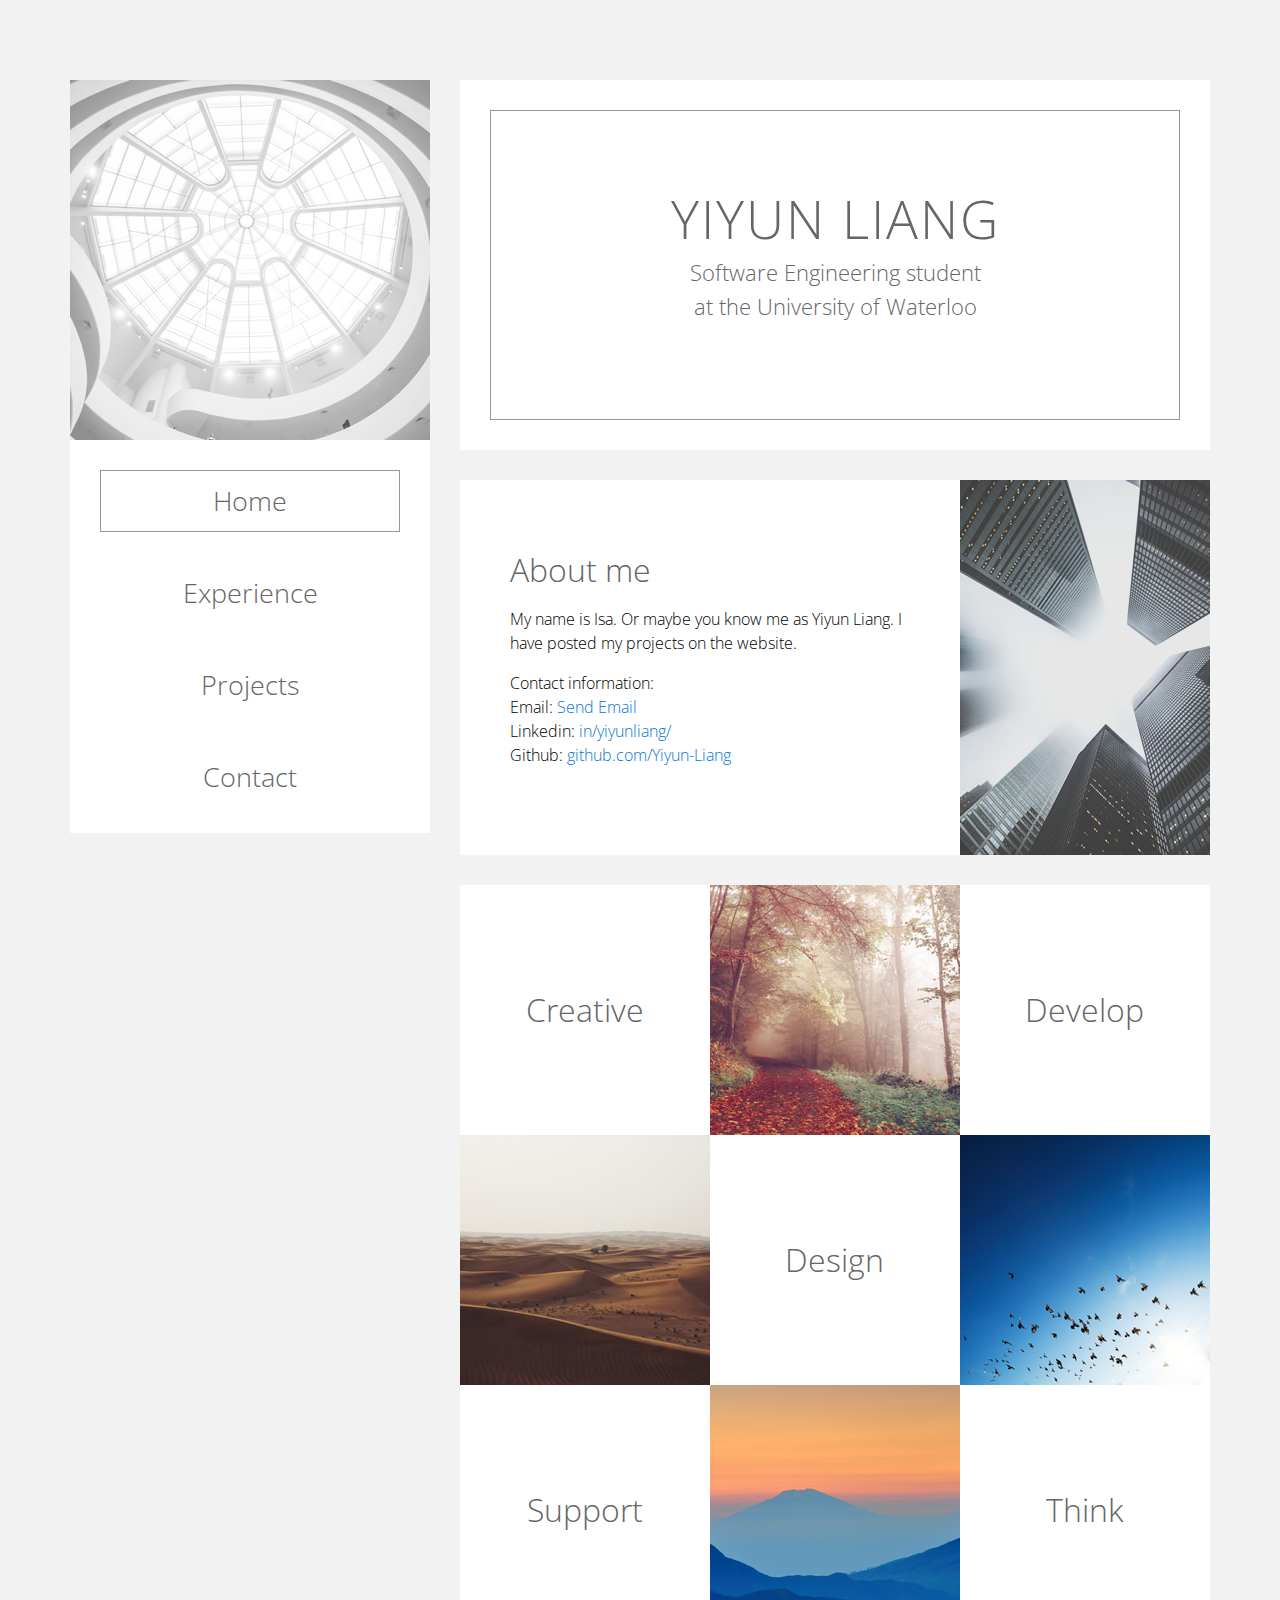
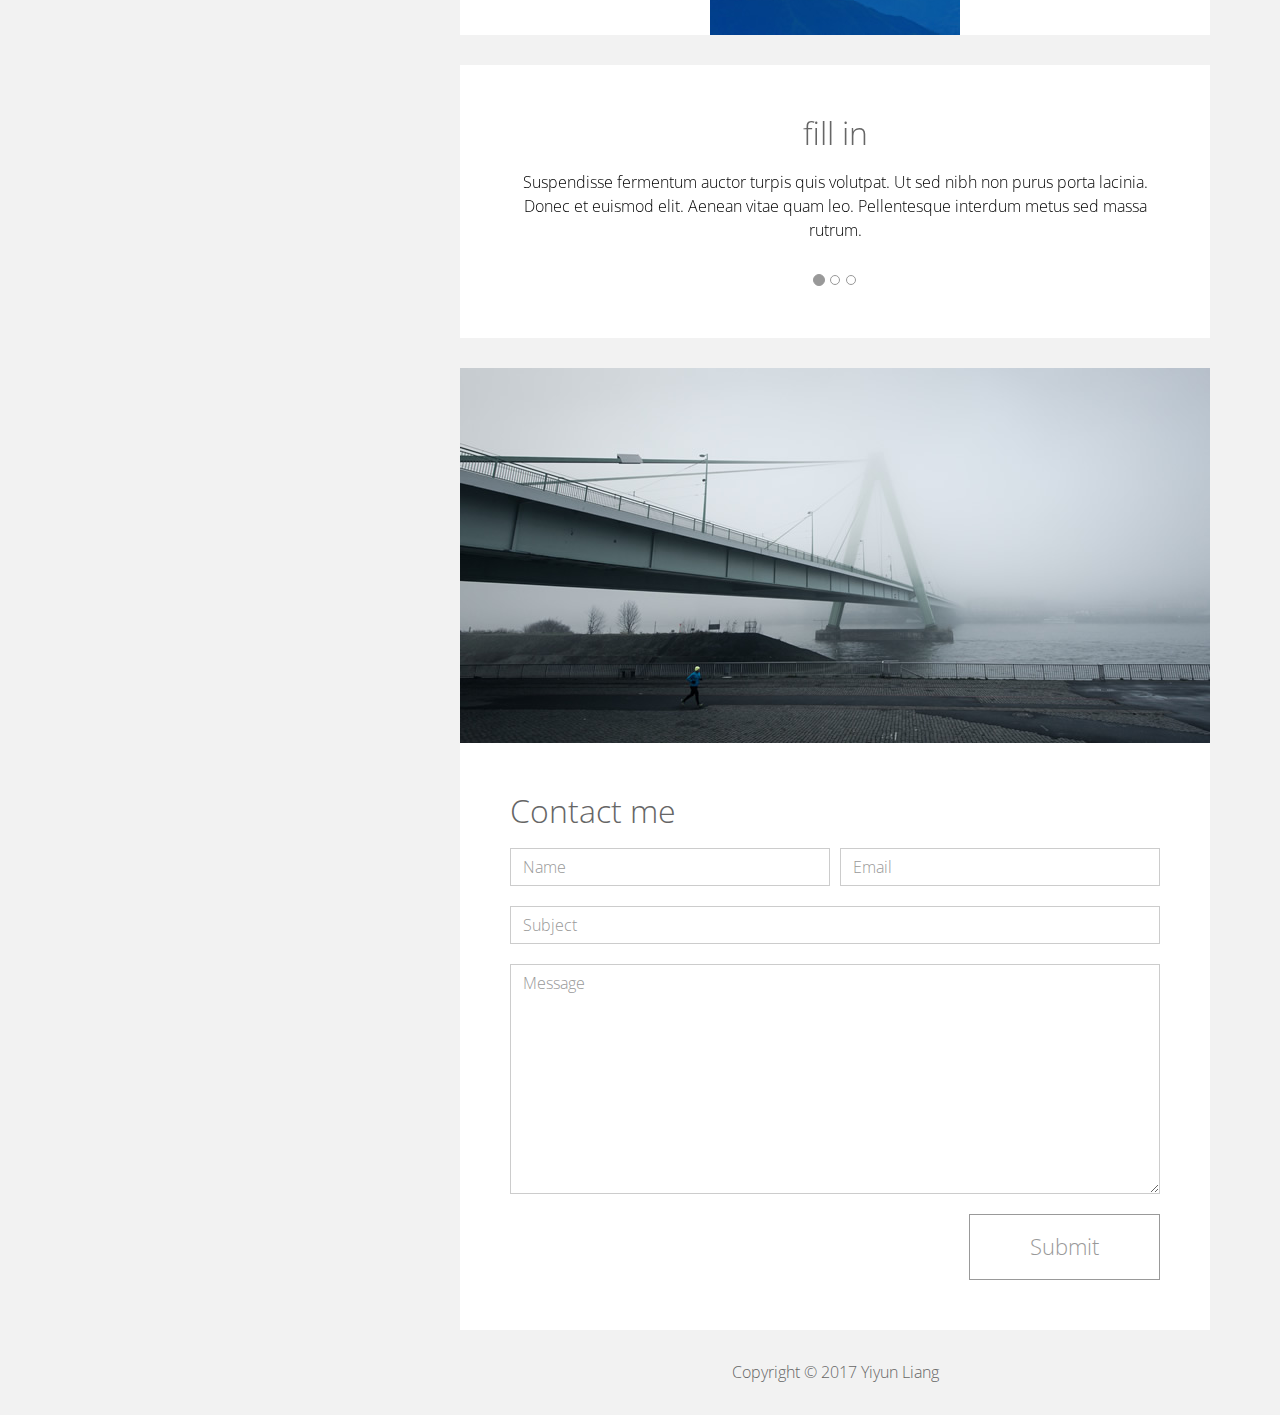
==== index.html @ 721c1624 "update personal website to have a simpler ui" ====
<!DOCTYPE html>
<html lang="en">
<head>
    <meta charset="utf-8">
    <meta http-equiv="X-UA-Compatible" content="IE=edge">
    <meta name="viewport" content="width=device-width, initial-scale=1">

    <title>Yiyun Liang</title>
    <link rel="icon" href="img/icon.png">

    <!-- load stylesheets -->
    <link rel="stylesheet" href="http://fonts.useso.com/css?family=Open+Sans:300,400">   <!-- Google web font "Open Sans" -->
    <link rel="stylesheet" href="css/bootstrap.min.css">                                      <!-- Bootstrap style -->
    <link rel="stylesheet" href="css/magnific-popup.css">                                     <!-- Magnific pop up style -->
    <link rel="stylesheet" href="css/templatemo-style.css">                                   <!-- Templatemo style -->

      </head>

      <body>
        <div class="container">

            <div class="tm-sidebar">
                <img src="img/menu-top.jpg" alt="Menu top image" class="img-fluid tm-sidebar-image">
                <nav class="tm-main-nav">
                    <ul>
                        <li class="tm-nav-item"><a href="#home" class="tm-nav-item-link">Home</a></li>
                        <li class="tm-nav-item"><a href="#about" class="tm-nav-item-link">Experience</a></li>
                        <li class="tm-nav-item"><a href="#ideas" class="tm-nav-item-link">Projects</a></li>
                        <li class="tm-nav-item"><a href="#contact" class="tm-nav-item-link">Contact</a></li>
                    </ul>
                </nav>
            </div>

            <div class="tm-main-content">

                <section id="home" class="tm-content-box tm-banner margin-b-10">
                    <div class="tm-banner-inner">
                        <h1 class="tm-banner-title">Yiyun Liang</h1>
                        <p class="tm-banner-text">Software Engineering student <br>at the University of Waterloo</p>
                    </div>
                </section>

                <section>
                    <div class="tm-content-box flex-2-col">

                        <div class="pad flex-item tm-team-description-container">
                            <h2 class="tm-section-title">About me</h2>
                            <p class="tm-section-description">My name is Isa. Or maybe you know me as Yiyun Liang. I have posted my projects on the website.</p>
                            <p class="tm-section-description">
                              Contact information:<br>
                              Email: <a href="mailto:y76liang@uwaterloo.ca?Subject=Hello" target="_top">Send Email</a><br>
                              Linkedin: <a href="https://www.linkedin.com/in/yiyunliang/">in/yiyunliang/</a><br>
                              Github: <a href="https://github.com/Yiyun-Liang">github.com/Yiyun-Liang</a>
                            </p>
                        </div>
                        <div class="flex-item">
                            <img src="img/about.jpg" alt="">
                        </div>


                    </div>
                    <div id="about" class="tm-content-box">

                        <ul class="boxes gallery-container">
                            <li class="box box-bg">
                                <h2 class="tm-section-title tm-section-title-box tm-box-bg-title">Creative</h2>
                                <img src="img/white-bg.jpg" alt="Image" class="img-fluid">
                            </li>
                            <li class="box">
                                <a href="img/idea-large-01.jpg"><img src="img/idea-01.jpg" alt="Image" class="img-fluid"></a>
                            </li>
                            <li class="box box-bg">
                                <h2 class="tm-section-title tm-section-title-box tm-box-bg-title">Develop</h2>
                                <img src="img/white-bg.jpg" alt="Image" class="img-fluid">
                            </li>
                            <li class="box">
                                <a href="img/idea-large-02.jpg"><img src="img/idea-02.jpg" alt="Image" class="img-fluid"></a>
                            </li>
                            <li class="box box-bg">
                                <h2 class="tm-section-title tm-section-title-box tm-box-bg-title">Design</h2>
                                <img src="img/white-bg.jpg" alt="Image" class="img-fluid">
                            </li>
                            <li class="box">
                                <a href="img/idea-large-03.jpg"><img src="img/idea-03.jpg" alt="Image" class="img-fluid"></a>
                            </li>
                            <li class="box box-bg">
                                <h2 class="tm-section-title tm-section-title-box tm-box-bg-title">Support</h2>
                                <img src="img/white-bg.jpg" alt="Image" class="img-fluid">
                            </li>
                            <li class="box">
                                <a href="img/idea-large-04.jpg"><img src="img/idea-04.jpg" alt="Image" class="img-fluid"></a>
                            </li>
                            <li class="box box-bg">
                                <h2 class="tm-section-title tm-section-title-box tm-box-bg-title">Think</h2>
                                <img src="img/white-bg.jpg" alt="Image" class="img-fluid">
                            </li>
                        </ul>

                    </div>

                </section>

                <!-- slider -->
                <section id="ideas">
                    <div id="tmCarousel" class="carousel slide tm-content-box" data-ride="carousel">

                        <ol class="carousel-indicators">
                            <li data-target="#tmCarousel" data-slide-to="0" class="active"></li>
                            <li data-target="#tmCarousel" data-slide-to="1" class=""></li>
                            <li data-target="#tmCarousel" data-slide-to="2" class=""></li>
                        </ol>

                        <div class="carousel-inner" role="listbox">

                            <div class="carousel-item active">
                                <div class="carousel-content">
                                    <div class="flex-item">
                                        <h2 class="tm-section-title">fill in</h2>
                                        <p class="tm-section-description carousel-description">Suspendisse fermentum auctor turpis quis volutpat. Ut sed nibh non purus porta lacinia. Donec et euismod elit. Aenean vitae quam leo. Pellentesque interdum metus sed massa rutrum.</p>
                                    </div>
                                </div>
                            </div>

                            <div class="carousel-item">
                                <div class="carousel-content">
                                    <div class="flex-item">
                                        <h2 class="tm-section-title">Fillin</h2>
                                        <p class="tm-section-description carousel-description">Lorem ipsum dolor sit amet, consectetur adipiscing elit. Quisque vel nisi pharetra nibh varius pharetra ac sagittis nisi. Etiam pharetra vestibulum hendrerit. Pellentesque interdum metus sed massa rutrum.</p>
                                    </div>
                                </div>
                            </div>

                            <div class="carousel-item">
                                <div class="carousel-content">
                                    <div class="flex-item">
                                        <h2 class="tm-section-title">My Projects</h2>
                                        <p class="tm-section-description carousel-description">Donec ex libero, fringilla vitae purus sit amet, rhoncus pharetra lorem. Pellentesque id sem id lacus ultricies vehicula. Aliquam rutrum mi non. Pellentesque interdum metus sed massa rutrum.</p>
                                    </div>
                                </div>
                            </div>

                        </div>

                    </div>
                </section>

                <section class="tm-content-box">
                    <img src="img/contact.jpg" alt="Contact image" class="img-fluid">

                    <div id="contact" class="pad">
                        <h2 class="tm-section-title">Contact me</h2>
                        <form action="#contact" method="get" class="contact-form">

                            <div class="form-group col-xs-12 col-sm-12 col-md-6 col-lg-6 form-group-2-col-left">
                                <input type="text" id="contact_name" name="contact_name" class="form-control" placeholder="Name"  required/>
                            </div>
                            <div class="form-group col-xs-12 col-sm-12 col-md-6 col-lg-6 form-group-2-col-right">
                                <input type="email" id="contact_email" name="contact_email" class="form-control" placeholder="Email"  required/>
                            </div>
                            <div class="form-group">
                                <input type="text" id="contact_subject" name="contact_subject" class="form-control" placeholder="Subject"  required/>
                            </div>
                            <div class="form-group">
                                <textarea id="contact_message" name="contact_message" class="form-control" rows="9" placeholder="Message" required></textarea>
                            </div>

                            <button type="submit" class="btn btn-primary submit-btn">Submit</button>

                        </form>
                    </div>

                </section>

                <footer class="tm-footer">
                    <p class="text-xs-center">Copyright &copy; 2017 Yiyun Liang</p>
                </footer>

            </div>

        </div>

        <!-- load JS files -->

        <script src="js/jquery-1.11.3.min.js"></script>             <!-- jQuery (https://jquery.com/download/) -->
        <script src="js/bootstrap.min.js"></script>                 <!-- Bootstrap (http://v4-alpha.getbootstrap.com/getting-started/download/) -->
        <script src="js/jquery.magnific-popup.min.js"></script>     <!-- Magnific pop-up (http://dimsemenov.com/plugins/magnific-popup/) -->
        <script src="js/jquery.singlePageNav.min.js"></script>      <!-- Single Page Nav (https://github.com/ChrisWojcik/single-page-nav) -->
        <script src="js/jquery.touchSwipe.min.js"></script>         <!-- https://github.com/mattbryson/TouchSwipe-Jquery-Plugin -->

        <!-- Templatemo scripts -->
        <script>

        $(document).ready(function(){

            // Single page nav
            if($(window).width() <= 1139) {
                $('.tm-main-nav').singlePageNav({
                    'currentClass' : "active",
                    offset : 100
                });
            } else {
                $('.tm-main-nav').singlePageNav({
                    'currentClass' : "active",
                    offset : 80
                });
            }

            // Handle nav offset upon window resize
            $(window).resize(function(){
                if($(window).width() <= 1139) {
                    $('.tm-main-nav').singlePageNav({
                        'currentClass' : "active",
                        offset : 100
                    });
                } else {
                    $('.tm-main-nav').singlePageNav({
                        'currentClass' : "active",
                        offset : 80
                    });
                }
            });

            // Magnific pop up
            $('.gallery-container').magnificPopup({
              delegate: 'a', // child items selector, by clicking on it popup will open
              type: 'image',
              gallery: {enabled:true}
              // other options
            });

            $('.carousel').carousel({
              interval: 3000
            })

            // Enable carousel swiping (http://lazcreative.com/blog/adding-swipe-support-to-bootstrap-carousel-3-0/)
            $(".carousel-inner").swipe( {
                //Generic swipe handler for all directions
                swipeLeft:function(event, direction, distance, duration, fingerCount) {
                    $(this).parent().carousel('next');
                },
                swipeRight: function() {
                    $(this).parent().carousel('prev');
                }
            });

        });

        </script>

    </body>
    </html>
---- css/templatemo-style.css ----
a:focus {
	color: #666;
	outline: none;
}

ul { 
	padding: 0;
	margin: 0; 
}

body {
	background-color: #f2f2f2;
	color: #000;
	font-family: 'Open Sans', Helvetica, Arial, sans-serif;
	font-size: 16px;
	font-weight: 300;
	padding-top: 80px;
	overflow-x: hidden;
}

.tm-sidebar {
	position: fixed;
	width: 360px;
}

.tm-main-nav {
	background-color: white;
	font-size: 1.6667em;
	padding-top: 15px;
	padding-bottom: 10px;
	text-align: center;
}

.tm-nav-item {
	list-style: none;
	width: 100%;
	padding: 15px 30px;
}

.tm-nav-item-link{
	border: 1px solid rgba(0,0,0,0);
	color: #666;
	display: block;
	padding: 10px;
	width: 100%;
	-webkit-transition: all 0.3s ease;
	transition: all 0.3s ease;
}

.tm-nav-item-link.active,
.tm-nav-item-link:hover {
	color: #666;
	text-decoration: none;
	border: 1px solid #999;
}

.tm-nav-item-link:focus { text-decoration: none; }

.tm-banner-title, 
.tm-section-title, 
.tm-banner-text {
	color: #666;
	font-weight: 300;
	margin-top: 0;
}

.tm-section-title {	margin-bottom: 20px; }

.tm-section-title-box {	margin-bottom: 0; }

.tm-banner-title { 
	font-size: 3.3em;
	letter-spacing: 2px; 
}

.tm-main-content {
	margin-left: 360px;
	padding-left: 30px;
}

.tm-content-box {
	background-color: white;
	margin-bottom: 30px;
}

.pad { padding: 50px; }

.tm-banner {
	height: 370px;
	padding: 30px;
}
	
.tm-banner-inner {
	border: 1px solid #999;
	height: 100%;
	text-align: center;
	display: -webkit-box;
	display: -webkit-flex;
	display: -ms-flexbox;
	display: flex;
    -webkit-box-orient: vertical;
    -webkit-box-direction: normal;
    -webkit-flex-direction: column;
        -ms-flex-direction: column;
            flex-direction: column;
    -webkit-box-align: center;
    -webkit-align-items: center;
        -ms-flex-align: center;
            align-items: center;
    -webkit-box-pack: center;
    -webkit-justify-content: center;
        -ms-flex-pack: center;
            justify-content: center;
}
	
.tm-banner-title { text-transform: uppercase; }

.tm-banner-text { font-size: 1.4em; }

.flex-2-col {
	display: -webkit-box;
	display: -webkit-flex;
	display: -ms-flexbox;
	display: flex;
	-webkit-box-align: center;
	-webkit-align-items: center;
	    -ms-flex-align: center;
	        align-items: center;
}
.copyrights{
	text-indent:-9999px;
	height:0;
	line-height:0;
	font-size:0;
	overflow:hidden;
}

/*http://stackoverflow.com/questions/29562755/flexbox-ie10-width-issues*/
.flex-item { 
	-webkit-box-flex: 0 1 auto; 
	-webkit-flex: 0 1 auto; 
	    -ms-flex: 0 1 auto; 
	        flex: 0 1 auto;
}

.section-description {
	line-height: 1.8;
	margin-bottom: 25px;
}

.section-description:last-child { margin-bottom: 0; }

.tm-team-description-container { max-width: 500px; }

.box {
	background-color: white;
	list-style: none;
	width: 33.3333%;
	height: auto;
}

.box-bg { position: relative; }

.tm-box-bg-title {
	position: absolute;
	top: 0; right: 0; bottom: 0; left: 0;
	display: -webkit-box;
	display: -webkit-flex;
	display: -ms-flexbox;
	display: flex;
	-webkit-box-align: center;
	-webkit-align-items: center;
	    -ms-flex-align: center;
	        align-items: center;
	-webkit-box-pack: center;
	-webkit-justify-content: center;
	    -ms-flex-pack: center;
	        justify-content: center;
}

.boxes {
	display: -webkit-box;
	display: -webkit-flex;
	display: -ms-flexbox;
	display: flex;
	-webkit-flex-wrap: wrap;
	    -ms-flex-wrap: wrap;
	        flex-wrap: wrap;
}

.gallery-container a {
	cursor: -webkit-zoom-in;
	cursor: zoom-in;
}

.carousel {
    position: relative;
    height: auto;
  	padding: 50px 50px 80px 50px;
  	text-align: center;
}

.carousel-indicators { bottom: 30px; }

/*http://codepen.io/matthewhirsch/pen/OPwQRL*/
.carousel-content {
    color:black;
    display:-webkit-box;
    display:-webkit-flex;
    display:-ms-flexbox;
    display:flex;
    -webkit-box-align:center;
    -webkit-align-items:center;
        -ms-flex-align:center;
            align-items:center;
}

.carousel-indicators li { border: 1px solid #999; }

.carousel-indicators .active { background-color: #999; }

.contact-form {	overflow: hidden; }

.form-control {
	border-radius: 0;
	font-size: 1em;	
}

.form-control:focus {
	border-color: #999;
    box-shadow: inset 0 1px 1px rgba(0,0,0,.075),0 0 8px rgba(153, 153, 153, 0.45);
}

.form-group { margin-bottom: 20px; }

.form-group-2-col-left {
	padding-left: 0;
	padding-right: 5px;
}

.form-group-2-col-right {
	padding-right: 0;
	padding-left: 5px;
}

.submit-btn {
	border-radius: 0;
	background: transparent;
	border: 1px solid #999;
	color: #999;
	float: right;
	font-size: 1.4em;	
	font-weight: 300;
	padding: 15px 60px;
	-webkit-transition: all 0.3s ease;
	transition: all 0.3s ease;
}

.submit-btn:focus,
.submit-btn:hover,
.submit-btn:visited,
.submit-btn:active,
.submit-btn:active:hover,
.submit-btn:active:focus {
	background: #999;
	border: 1px solid #999;
	color: white;
}

.tm-footer {
	color: #666;
	padding-bottom: 15px;
}

@media (min-width: 1200px){
	.container { max-width: 1170px; }
}

@media screen and (max-width: 1199px) and (min-width: 1140px) {
	.container { width: 1080px; }
	.tm-sidebar { width: 300px; }
	.tm-main-content { margin-left: 300px; }
	.tm-team-description-container { max-width: 330px; }	
}

/*http://stackoverflow.com/questions/11404744/media-queries-max-width-or-max-height*/
@media screen and (max-width: 1139px), screen and (max-height: 834px) {

	body {	padding-top: 100px;	}

	.tm-sidebar {
	    position: fixed;
	    width: 100%;
	    top: 0;
	    left: 0;
	    z-index: 1000;
	}

	.tm-sidebar-image { display: none; }

	.tm-main-nav {
		border-bottom: 1px solid rgba(153, 153, 153, 0.20);
		font-size: 1.1em;
		overflow: hidden;
		padding-top: 0;
		padding-bottom: 0;
	}

	.tm-nav-item {
		float: left;
		padding: 10px;
		width: 25%;
	}

	.tm-main-content {
		margin-left: auto;
		margin-right: auto;
		max-width: 750px;
		padding-left: 0;
	}

	.tm-content-box { margin-left: 0; }
}

@media screen and (max-width: 991px) {
	.tm-team-description-container { max-width: 440px; }
}

@media screen and (max-width: 767px) {
	.form-group-2-col-left,
	.form-group-2-col-right {
		padding-left: 0;
		padding-right: 0;
	}
	.tm-team-description-container { 
		max-width: 296px; 
		width: 50%;
	}
}

@media screen and (max-width: 991px) and (min-width: 780px) {
	.container { width: 780px; }	
}

@media screen and (max-width: 640px) {
	body { padding-top: 30px; }
	.tm-sidebar { display: none; }
}

@media screen and (max-width: 564px) {

	.tm-banner-title { font-size: 2.8em; }
	.tm-banner-text { font-size: 1.2em; }
	
	.flex-2-col {
		-webkit-flex-flow: column;
		    -ms-flex-flow: column;
		        flex-flow: column;
	}

	.tm-section-title-box {	font-size: 1.2em; }

	.pad {
		padding: 30px;
		width: 100%;
	}

	.submit-btn {
		font-size: 1.2em;
		padding: 10px 30px;
	}

}
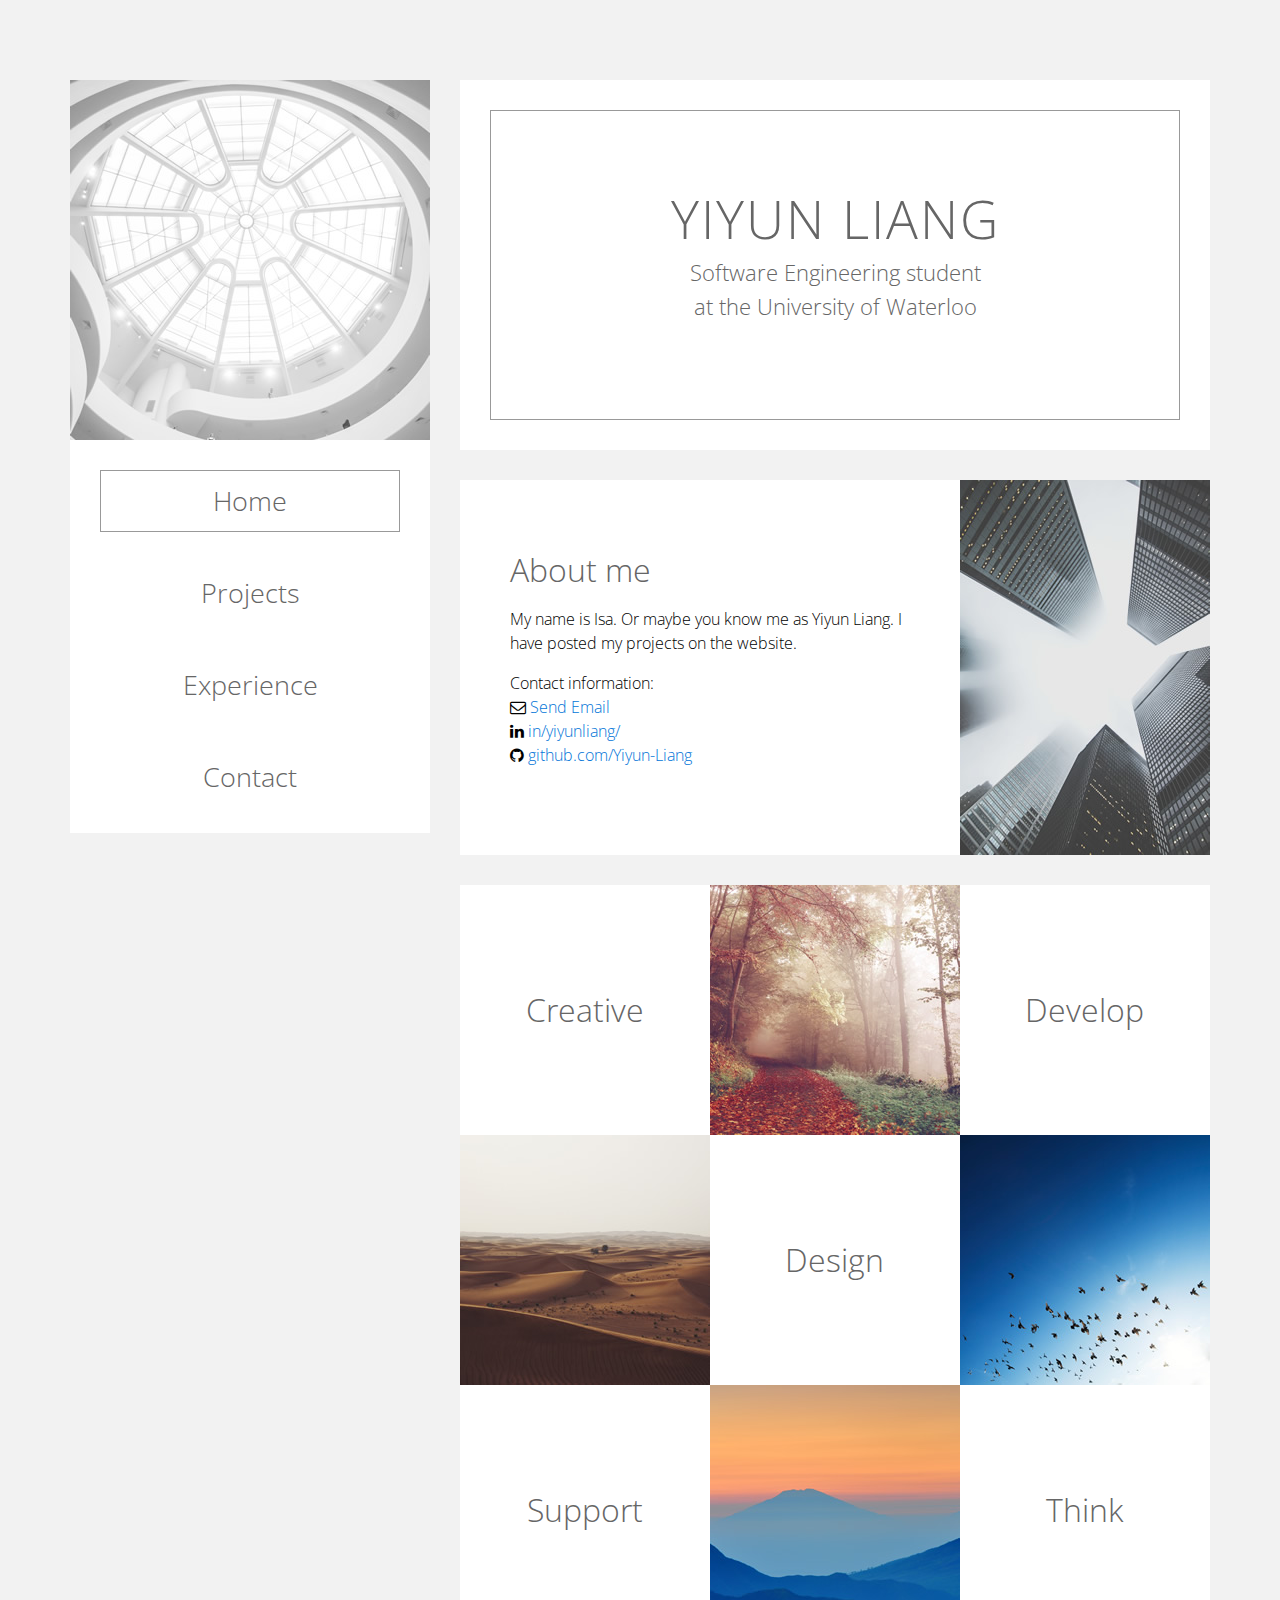
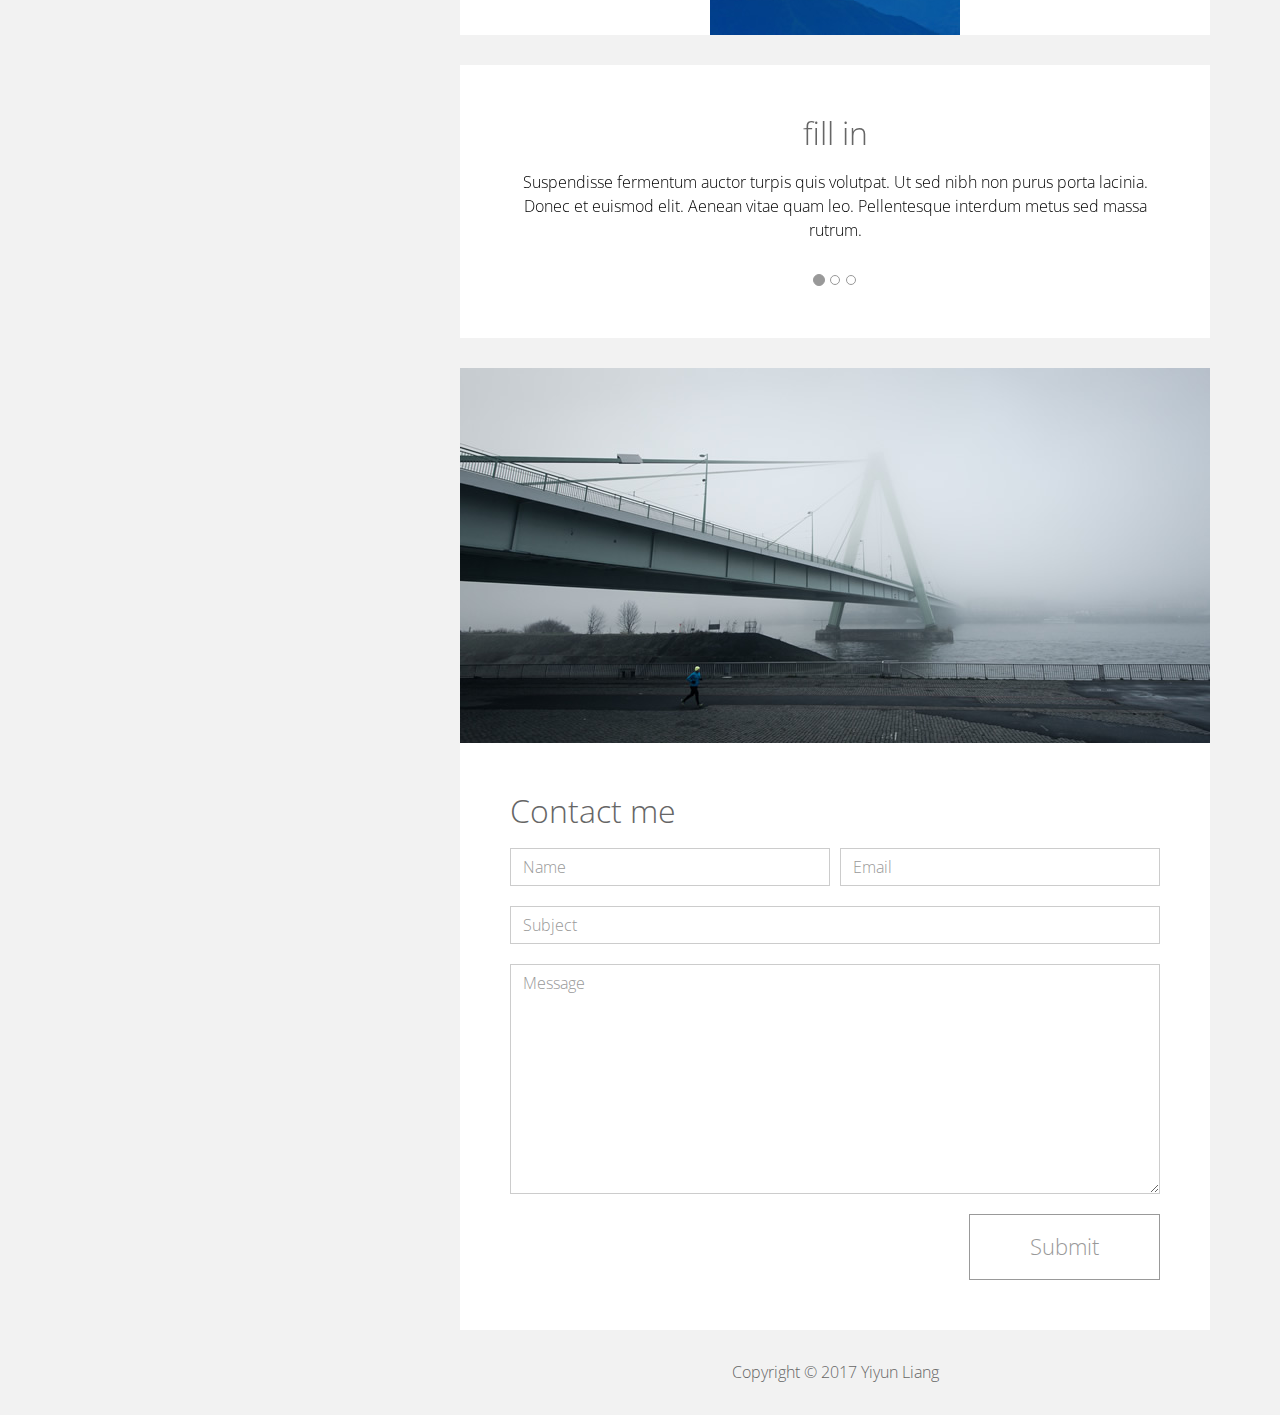
==== commit 92d9fe86: "add font awesome" ====
--- a/index.html
+++ b/index.html
@@ -6,13 +6,14 @@
     <meta name="viewport" content="width=device-width, initial-scale=1">
 
     <title>Yiyun Liang</title>
-    <link rel="icon" href="img/icon.png">
+    <link rel="icon" href="img/icon-chrome.ico">
 
     <!-- load stylesheets -->
     <link rel="stylesheet" href="http://fonts.useso.com/css?family=Open+Sans:300,400">   <!-- Google web font "Open Sans" -->
     <link rel="stylesheet" href="css/bootstrap.min.css">                                      <!-- Bootstrap style -->
     <link rel="stylesheet" href="css/magnific-popup.css">                                     <!-- Magnific pop up style -->
     <link rel="stylesheet" href="css/templatemo-style.css">                                   <!-- Templatemo style -->
+    <link rel="stylesheet" href="font-awesome/css/font-awesome.min.css">
 
       </head>
 
@@ -24,8 +25,8 @@
                 <nav class="tm-main-nav">
                     <ul>
                         <li class="tm-nav-item"><a href="#home" class="tm-nav-item-link">Home</a></li>
-                        <li class="tm-nav-item"><a href="#about" class="tm-nav-item-link">Experience</a></li>
-                        <li class="tm-nav-item"><a href="#ideas" class="tm-nav-item-link">Projects</a></li>
+                        <li class="tm-nav-item"><a href="#about" class="tm-nav-item-link">Projects</a></li>
+                        <li class="tm-nav-item"><a href="#ideas" class="tm-nav-item-link">Experience</a></li>
                         <li class="tm-nav-item"><a href="#contact" class="tm-nav-item-link">Contact</a></li>
                     </ul>
                 </nav>
@@ -48,9 +49,9 @@
                             <p class="tm-section-description">My name is Isa. Or maybe you know me as Yiyun Liang. I have posted my projects on the website.</p>
                             <p class="tm-section-description">
                               Contact information:<br>
-                              Email: <a href="mailto:y76liang@uwaterloo.ca?Subject=Hello" target="_top">Send Email</a><br>
-                              Linkedin: <a href="https://www.linkedin.com/in/yiyunliang/">in/yiyunliang/</a><br>
-                              Github: <a href="https://github.com/Yiyun-Liang">github.com/Yiyun-Liang</a>
+                              <i class="fa fa-envelope-o" aria-hidden="true"></i> <a href="mailto:y76liang@uwaterloo.ca?Subject=Hello" target="_top">Send Email</a><br>
+                              <i class="fa fa-linkedin" aria-hidden="true"></i> <a href="https://www.linkedin.com/in/yiyunliang/">in/yiyunliang/</a><br>
+                              <i class="fa fa-github" aria-hidden="true"></i> <a href="https://github.com/Yiyun-Liang">github.com/Yiyun-Liang</a>
                             </p>
                         </div>
                         <div class="flex-item">
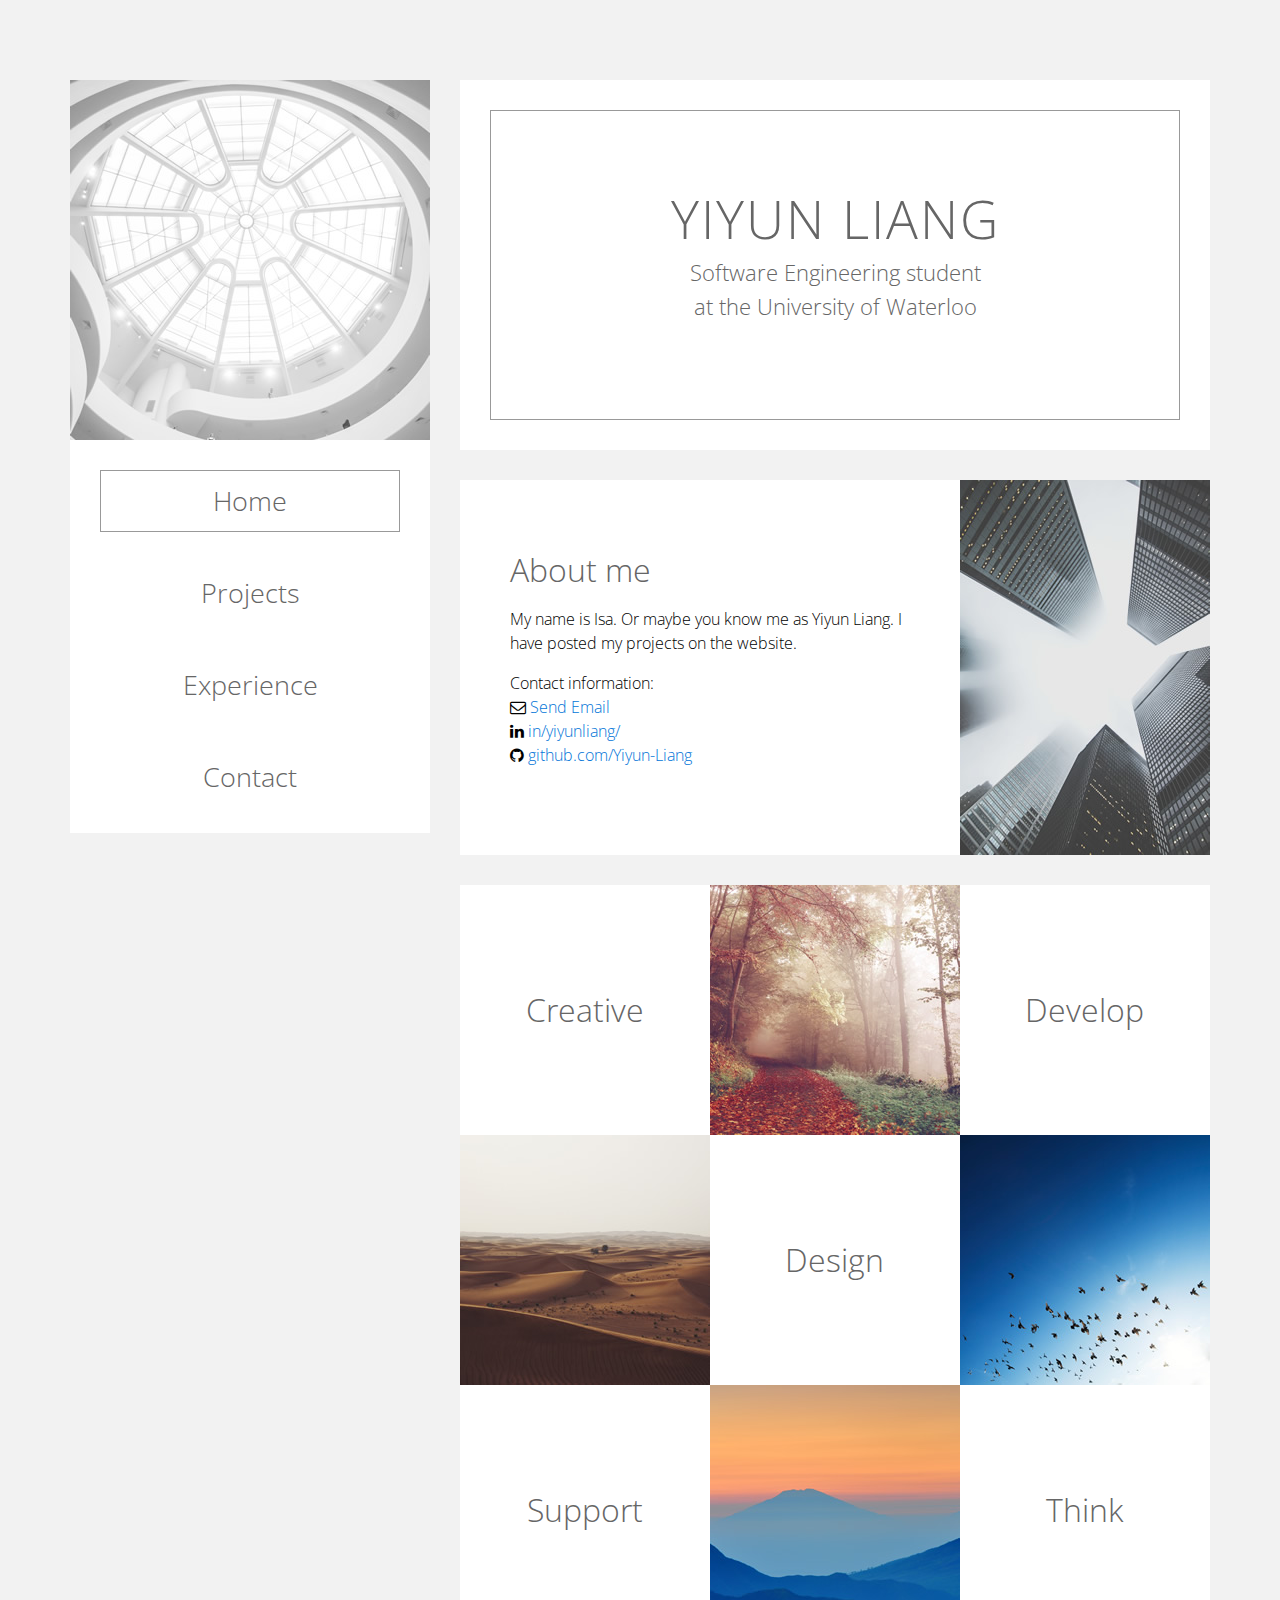
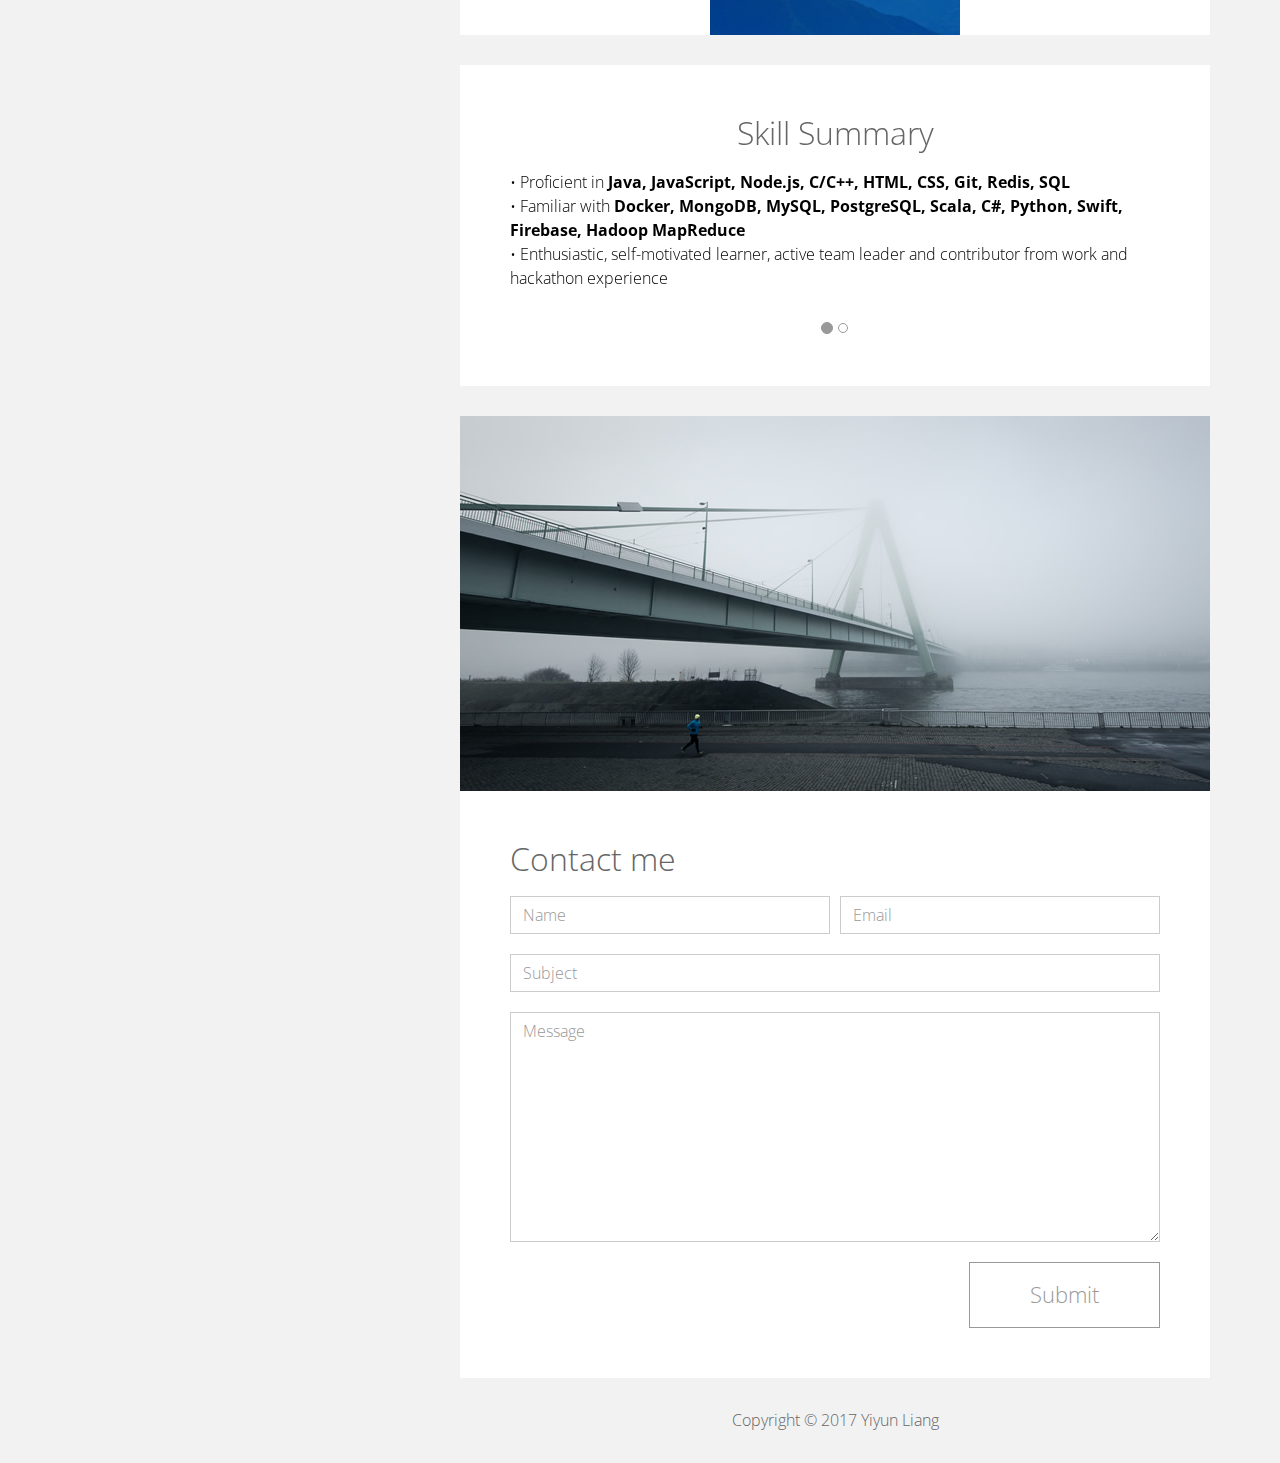
==== commit c079e714: "add skills and edu" ====
--- a/index.html
+++ b/index.html
@@ -108,7 +108,6 @@
                         <ol class="carousel-indicators">
                             <li data-target="#tmCarousel" data-slide-to="0" class="active"></li>
                             <li data-target="#tmCarousel" data-slide-to="1" class=""></li>
-                            <li data-target="#tmCarousel" data-slide-to="2" class=""></li>
                         </ol>
 
                         <div class="carousel-inner" role="listbox">
@@ -116,8 +115,13 @@
                             <div class="carousel-item active">
                                 <div class="carousel-content">
                                     <div class="flex-item">
-                                        <h2 class="tm-section-title">fill in</h2>
-                                        <p class="tm-section-description carousel-description">Suspendisse fermentum auctor turpis quis volutpat. Ut sed nibh non purus porta lacinia. Donec et euismod elit. Aenean vitae quam leo. Pellentesque interdum metus sed massa rutrum.</p>
+                                        <h2 class="tm-section-title">Skill Summary</h2>
+                                        <p class="tm-section-description carousel-description" align="left">
+                                          •	Proficient in <b>Java, JavaScript, Node.js, C/C++, HTML, CSS, Git, Redis, SQL </b><br>
+                                          •	Familiar with <b>Docker, MongoDB, MySQL, PostgreSQL, Scala, C#, Python, Swift, Firebase, Hadoop MapReduce</b><br>
+                                          •	Enthusiastic, self-motivated learner, active team leader and contributor from work and hackathon experience
+
+                                        </p>
                                     </div>
                                 </div>
                             </div>
@@ -125,17 +129,14 @@
                             <div class="carousel-item">
                                 <div class="carousel-content">
                                     <div class="flex-item">
-                                        <h2 class="tm-section-title">Fillin</h2>
-                                        <p class="tm-section-description carousel-description">Lorem ipsum dolor sit amet, consectetur adipiscing elit. Quisque vel nisi pharetra nibh varius pharetra ac sagittis nisi. Etiam pharetra vestibulum hendrerit. Pellentesque interdum metus sed massa rutrum.</p>
-                                    </div>
-                                </div>
-                            </div>
-
-                            <div class="carousel-item">
-                                <div class="carousel-content">
-                                    <div class="flex-item">
-                                        <h2 class="tm-section-title">My Projects</h2>
-                                        <p class="tm-section-description carousel-description">Donec ex libero, fringilla vitae purus sit amet, rhoncus pharetra lorem. Pellentesque id sem id lacus ultricies vehicula. Aliquam rutrum mi non. Pellentesque interdum metus sed massa rutrum.</p>
+                                        <h2 class="tm-section-title">Education</h2>
+                                        <p class="tm-section-description carousel-description" align="center">
+                                          <b>University of Waterloo</b>, Waterloo, ON, Canada <br>
+                                          <b>Candidate for Bachelor of Software Engineering</b>,
+                                          September 2015 – June 2020 (expected)<br>
+                                          • Term Dean’s Honors List (Fall 2015, Spring 2016)
+
+                                        </p>
                                     </div>
                                 </div>
                             </div>
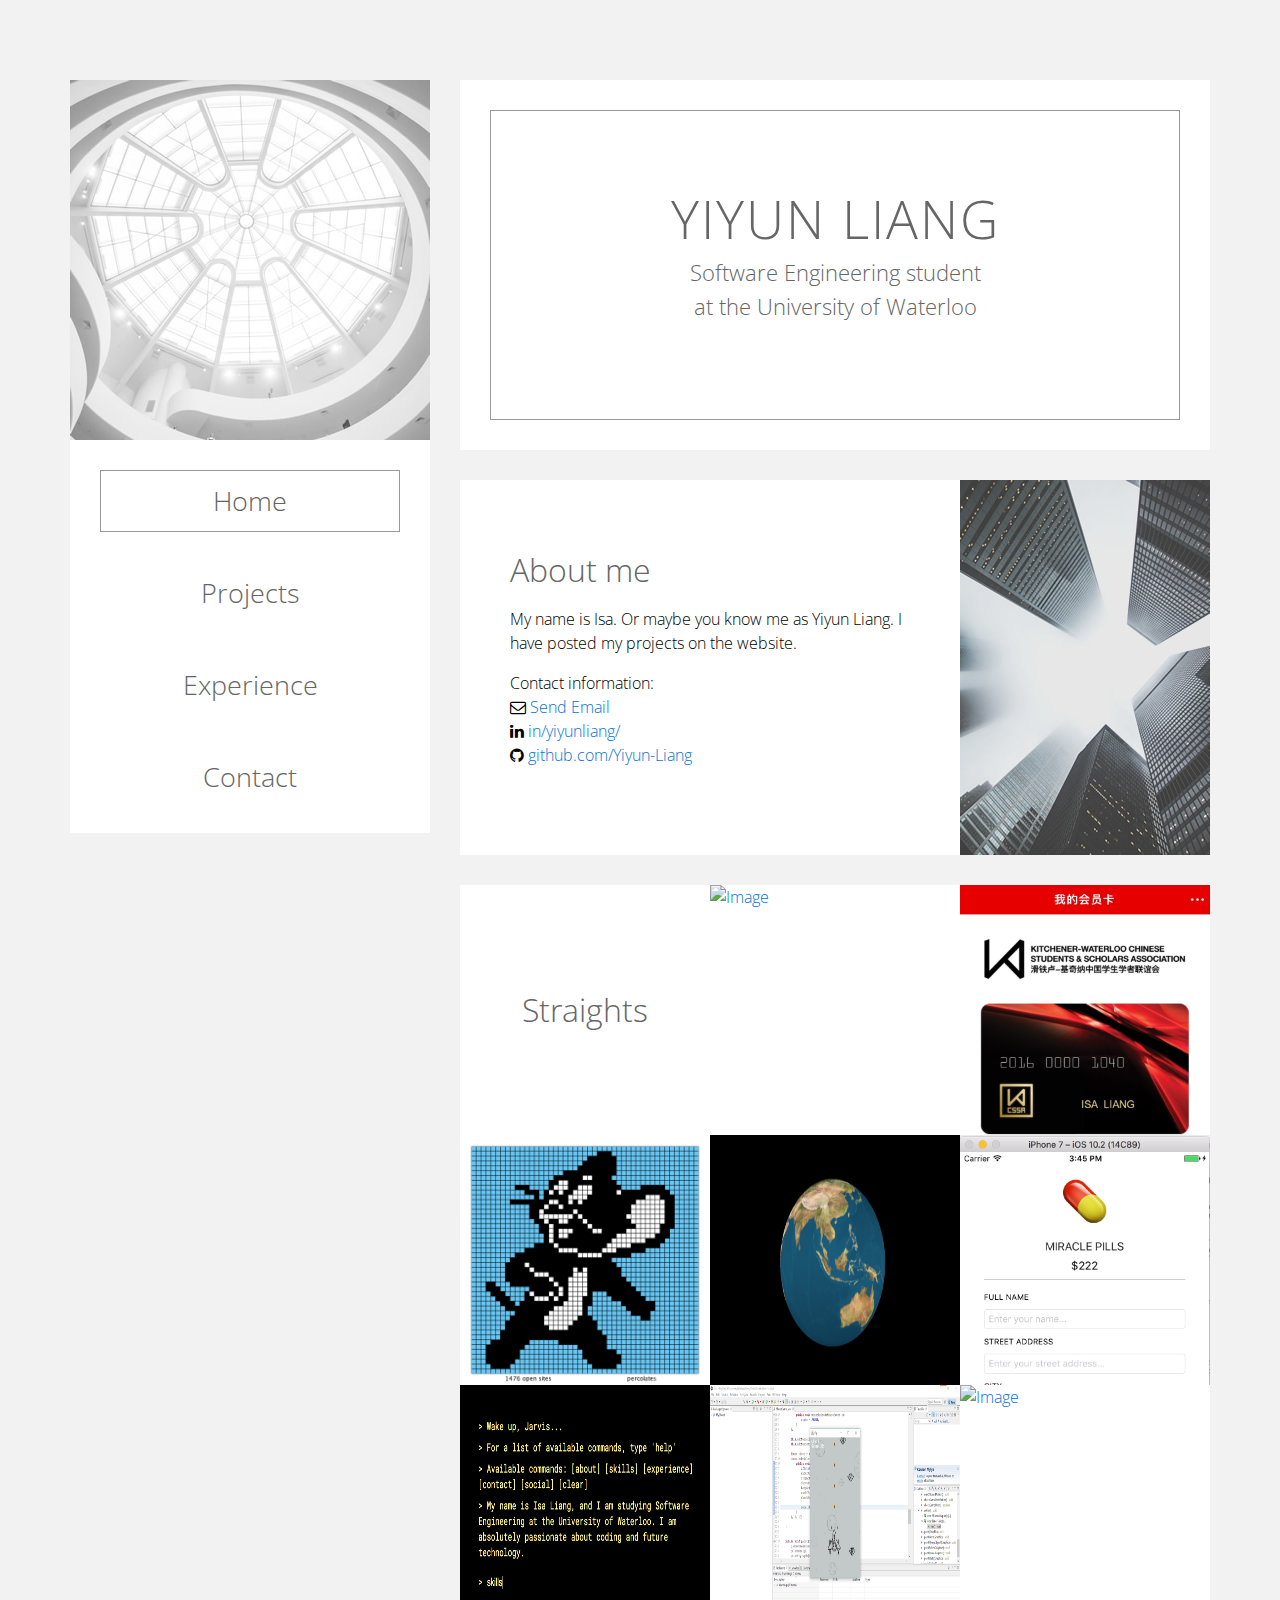
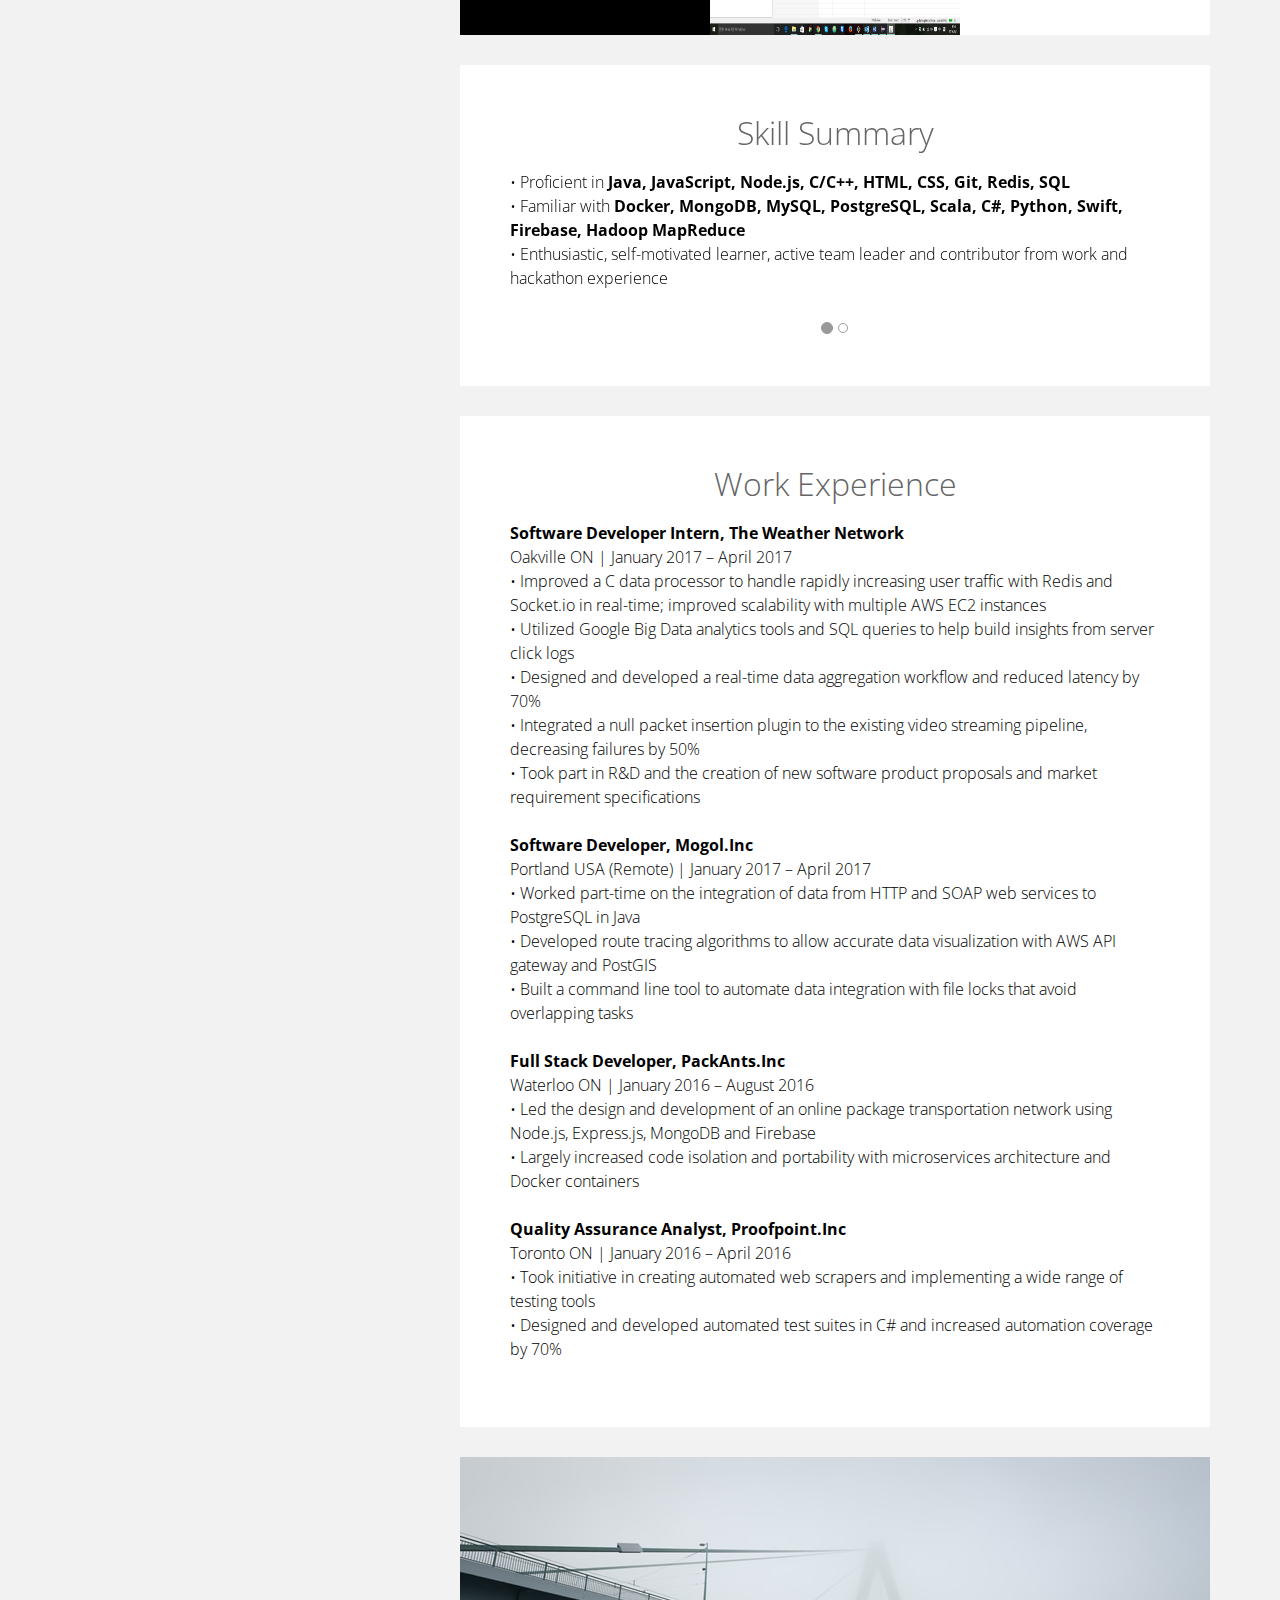
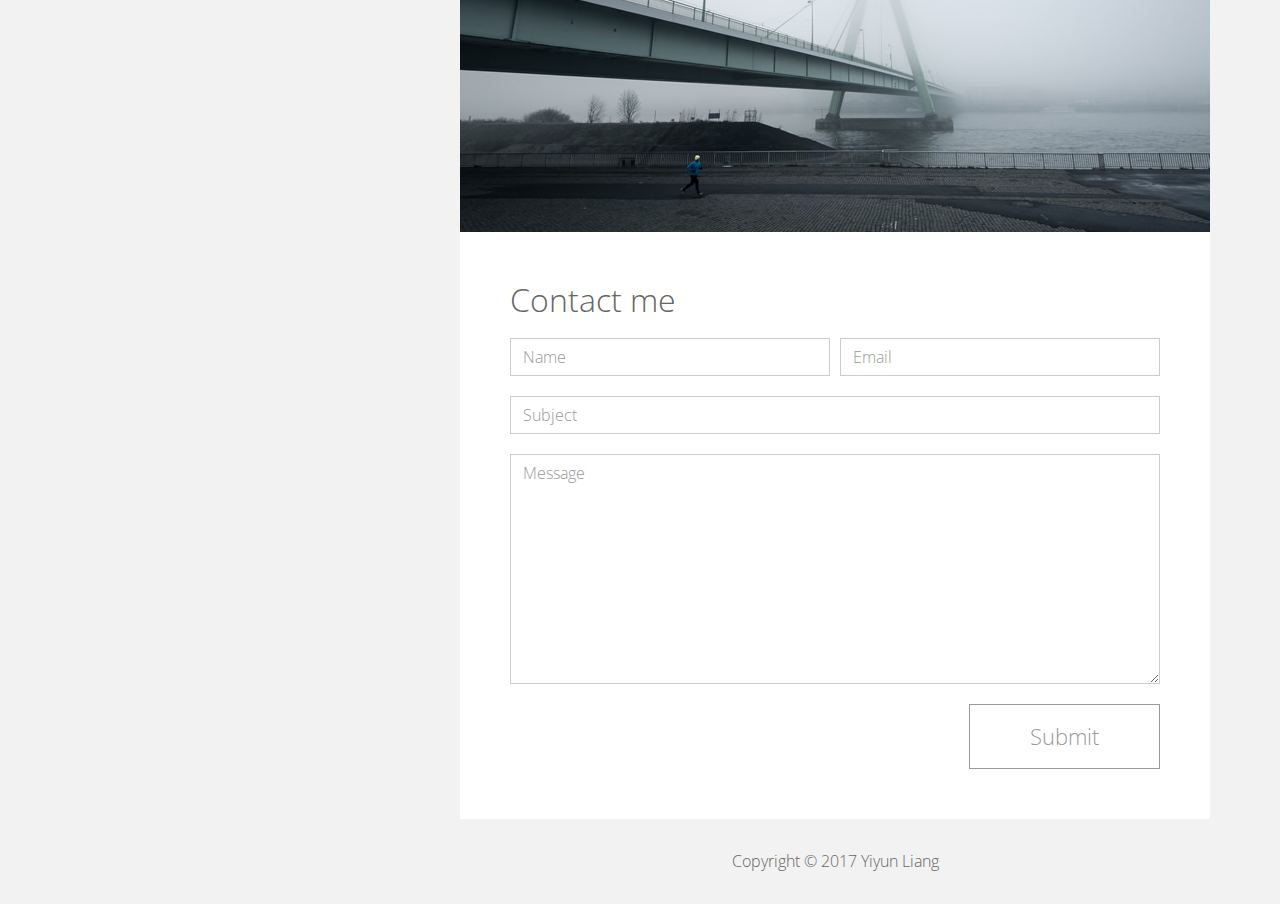
==== commit a03c7770: "add projects" ====
--- a/index.html
+++ b/index.html
@@ -64,36 +64,32 @@
 
                         <ul class="boxes gallery-container">
                             <li class="box box-bg">
-                                <h2 class="tm-section-title tm-section-title-box tm-box-bg-title">Creative</h2>
+                                <h2 class="tm-section-title tm-section-title-box tm-box-bg-title">Straights</h2>
                                 <img src="img/white-bg.jpg" alt="Image" class="img-fluid">
                             </li>
-                            <li class="box">
-                                <a href="img/idea-large-01.jpg"><img src="img/idea-01.jpg" alt="Image" class="img-fluid"></a>
-                            </li>
-                            <li class="box box-bg">
-                                <h2 class="tm-section-title tm-section-title-box tm-box-bg-title">Develop</h2>
-                                <img src="img/white-bg.jpg" alt="Image" class="img-fluid">
-                            </li>
-                            <li class="box">
-                                <a href="img/idea-large-02.jpg"><img src="img/idea-02.jpg" alt="Image" class="img-fluid"></a>
-                            </li>
-                            <li class="box box-bg">
-                                <h2 class="tm-section-title tm-section-title-box tm-box-bg-title">Design</h2>
-                                <img src="img/white-bg.jpg" alt="Image" class="img-fluid">
-                            </li>
-                            <li class="box">
-                                <a href="img/idea-large-03.jpg"><img src="img/idea-03.jpg" alt="Image" class="img-fluid"></a>
-                            </li>
-                            <li class="box box-bg">
-                                <h2 class="tm-section-title tm-section-title-box tm-box-bg-title">Support</h2>
-                                <img src="img/white-bg.jpg" alt="Image" class="img-fluid">
-                            </li>
-                            <li class="box">
-                                <a href="img/idea-large-04.jpg"><img src="img/idea-04.jpg" alt="Image" class="img-fluid"></a>
-                            </li>
-                            <li class="box box-bg">
-                                <h2 class="tm-section-title tm-section-title-box tm-box-bg-title">Think</h2>
-                                <img src="img/white-bg.jpg" alt="Image" class="img-fluid">
+                            <li class="box box-bg">
+                                <a href="img/portfolio/terriblehack2.png"><img src="img/portfolio/terriblehack2.png" alt="Image" class="crop"></a>
+                            </li>
+                            <li class="box">
+                                <a href="img/portfolio/cssa2.jpg"><img src="img/portfolio/cssa2.jpg" alt="Image" class="crop"></a>
+                            </li>
+                            <li class="box">
+                                <a href="img/portfolio/percolation.png"><img src="img/portfolio/percolation.png" alt="Image" class="img-fluid crop"></a>
+                            </li>
+                            <li class="box box-bg">
+                                <a href="img/portfolio/three.png"><img src="img/portfolio/three.png" alt="Image" class="img-fluid crop"></a>
+                            </li>
+                            <li class="box">
+                                <a href="img/portfolio/MiraclePill.png"><img src="img/portfolio/MiraclePill.png" alt="Image" class="img-fluid crop"></a>
+                            </li>
+                            <li class="box box-bg">
+                                <a href="img/portfolio/terminal.png"><img src="img/portfolio/terminal.png" alt="Image" class="img-fluid crop"></a>
+                            </li>
+                            <li class="box">
+                                <a href="img/portfolio/shoot.png"><img src="img/portfolio/shoot.png" alt="Image" class="img-fluid crop"></a>
+                            </li>
+                            <li class="box box-bg">
+                                <a href="img/portfolio/patent.png"><img src="img/portfolio/patent.png" alt="Image" class="img-fluid crop"></a>
                             </li>
                         </ul>
 
@@ -144,6 +140,36 @@
                         </div>
 
                     </div>
+                </section>
+
+                <section class="tm-content-box">
+                  <div id="contact" class="pad">
+                    <h2 class="tm-section-title" align="center">Work Experience</h2>
+                    <p>
+                      <b>Software Developer Intern, The Weather Network</b><br>
+Oakville ON | January 2017 – April 2017<br>
+•	Improved a C data processor to handle rapidly increasing user traffic with Redis and Socket.io in real-time; improved scalability with multiple AWS EC2 instances<br>
+•	Utilized Google Big Data analytics tools and SQL queries to help build insights from server click logs<br>
+•	Designed and developed a real-time data aggregation workflow and reduced latency by 70%<br>
+•	Integrated a null packet insertion plugin to the existing video streaming pipeline, decreasing failures by 50%<br>
+•	Took part in R&D and the creation of new software product proposals and market requirement specifications<br><br>
+<b>Software Developer, Mogol.Inc</b><br>
+Portland USA (Remote) | January 2017 – April 2017<br>
+•	Worked part-time on the integration of data from HTTP and SOAP web services to PostgreSQL in Java<br>
+•	Developed route tracing algorithms to allow accurate data visualization with AWS API gateway and PostGIS<br>
+•	Built a command line tool to automate data integration with file locks that avoid overlapping tasks<br><br>
+<b>Full Stack Developer, PackAnts.Inc</b><br>
+Waterloo ON | January 2016 – August 2016<br>
+•	Led the design and development of an online package transportation network using Node.js,
+Express.js, MongoDB and Firebase<br>
+•	Largely increased code isolation and portability with microservices architecture and Docker containers<br><br>
+<b>Quality Assurance Analyst, Proofpoint.Inc</b><br>
+Toronto ON | January 2016 – April 2016<br>
+•	Took initiative in creating automated web scrapers and implementing a wide range of testing tools<br>
+•	Designed and developed automated test suites in C# and increased automation coverage by 70%
+
+                    </p>
+                  </div>
                 </section>
 
                 <section class="tm-content-box">
--- a/css/templatemo-style.css
+++ b/css/templatemo-style.css
@@ -4,9 +4,9 @@
 	outline: none;
 }
 
-ul { 
+ul {
 	padding: 0;
-	margin: 0; 
+	margin: 0;
 }
 
 body {
@@ -19,6 +19,19 @@
 	overflow-x: hidden;
 }
 
+.crop {
+	max-width: 250px;
+	min-height: 250px;
+  position: absolute;
+	background-position: center;
+}
+
+/*
+ Make the background image cover the area of the <div>, and clip the excess
+background-size: cover;
+display: block;
+*/
+
 .tm-sidebar {
 	position: fixed;
 	width: 360px;
@@ -57,8 +70,8 @@
 
 .tm-nav-item-link:focus { text-decoration: none; }
 
-.tm-banner-title, 
-.tm-section-title, 
+.tm-banner-title,
+.tm-section-title,
 .tm-banner-text {
 	color: #666;
 	font-weight: 300;
@@ -69,9 +82,9 @@
 
 .tm-section-title-box {	margin-bottom: 0; }
 
-.tm-banner-title { 
+.tm-banner-title {
 	font-size: 3.3em;
-	letter-spacing: 2px; 
+	letter-spacing: 2px;
 }
 
 .tm-main-content {
@@ -90,7 +103,7 @@
 	height: 370px;
 	padding: 30px;
 }
-	
+
 .tm-banner-inner {
 	border: 1px solid #999;
 	height: 100%;
@@ -113,7 +126,7 @@
         -ms-flex-pack: center;
             justify-content: center;
 }
-	
+
 .tm-banner-title { text-transform: uppercase; }
 
 .tm-banner-text { font-size: 1.4em; }
@@ -137,10 +150,10 @@
 }
 
 /*http://stackoverflow.com/questions/29562755/flexbox-ie10-width-issues*/
-.flex-item { 
-	-webkit-box-flex: 0 1 auto; 
-	-webkit-flex: 0 1 auto; 
-	    -ms-flex: 0 1 auto; 
+.flex-item {
+	-webkit-box-flex: 0 1 auto;
+	-webkit-flex: 0 1 auto;
+	    -ms-flex: 0 1 auto;
 	        flex: 0 1 auto;
 }
 
@@ -156,11 +169,11 @@
 .box {
 	background-color: white;
 	list-style: none;
-	width: 33.3333%;
-	height: auto;
-}
-
-.box-bg { position: relative; }
+	width: 250px;
+	height: 250px;
+	overflow: hidden;
+	position: relative;
+}
 
 .tm-box-bg-title {
 	position: absolute;
@@ -224,7 +237,7 @@
 
 .form-control {
 	border-radius: 0;
-	font-size: 1em;	
+	font-size: 1em;
 }
 
 .form-control:focus {
@@ -250,7 +263,7 @@
 	border: 1px solid #999;
 	color: #999;
 	float: right;
-	font-size: 1.4em;	
+	font-size: 1.4em;
 	font-weight: 300;
 	padding: 15px 60px;
 	-webkit-transition: all 0.3s ease;
@@ -281,7 +294,7 @@
 	.container { width: 1080px; }
 	.tm-sidebar { width: 300px; }
 	.tm-main-content { margin-left: 300px; }
-	.tm-team-description-container { max-width: 330px; }	
+	.tm-team-description-container { max-width: 330px; }
 }
 
 /*http://stackoverflow.com/questions/11404744/media-queries-max-width-or-max-height*/
@@ -333,14 +346,14 @@
 		padding-left: 0;
 		padding-right: 0;
 	}
-	.tm-team-description-container { 
-		max-width: 296px; 
+	.tm-team-description-container {
+		max-width: 296px;
 		width: 50%;
 	}
 }
 
 @media screen and (max-width: 991px) and (min-width: 780px) {
-	.container { width: 780px; }	
+	.container { width: 780px; }
 }
 
 @media screen and (max-width: 640px) {
@@ -352,7 +365,7 @@
 
 	.tm-banner-title { font-size: 2.8em; }
 	.tm-banner-text { font-size: 1.2em; }
-	
+
 	.flex-2-col {
 		-webkit-flex-flow: column;
 		    -ms-flex-flow: column;
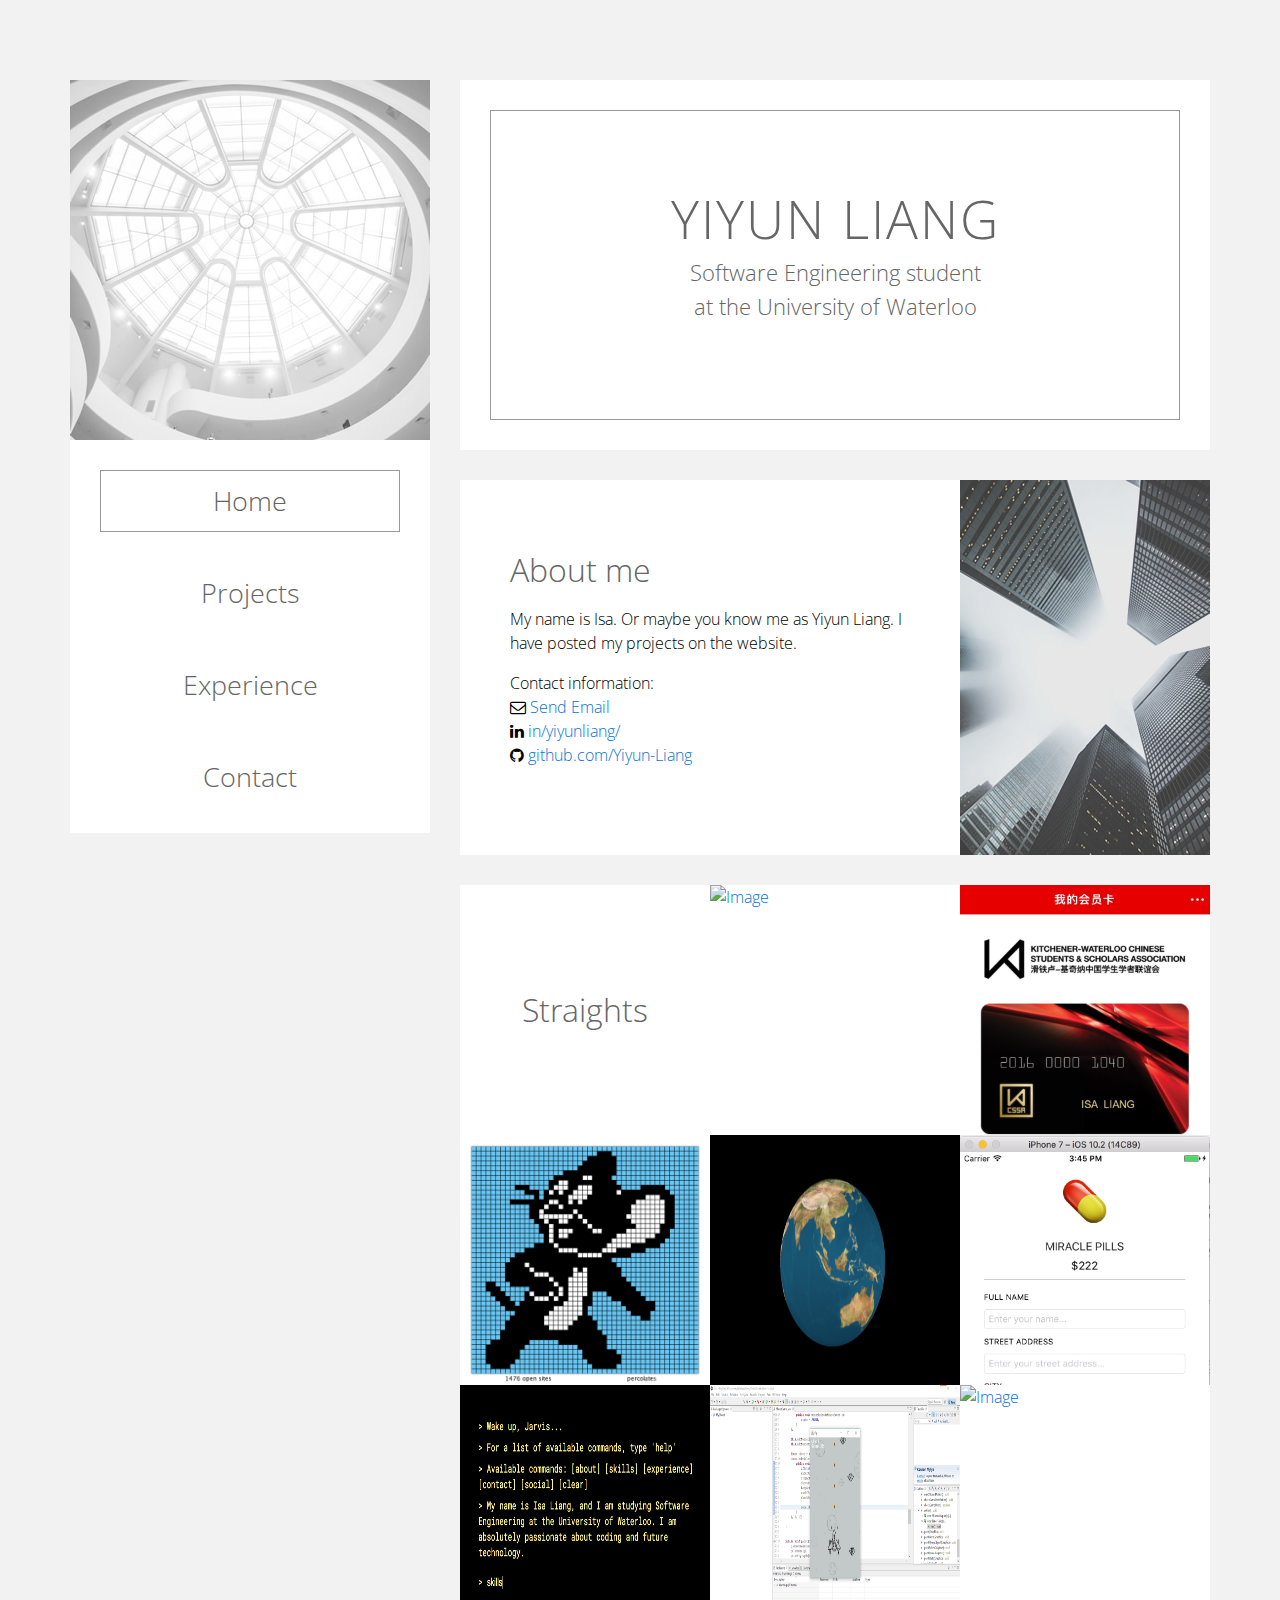
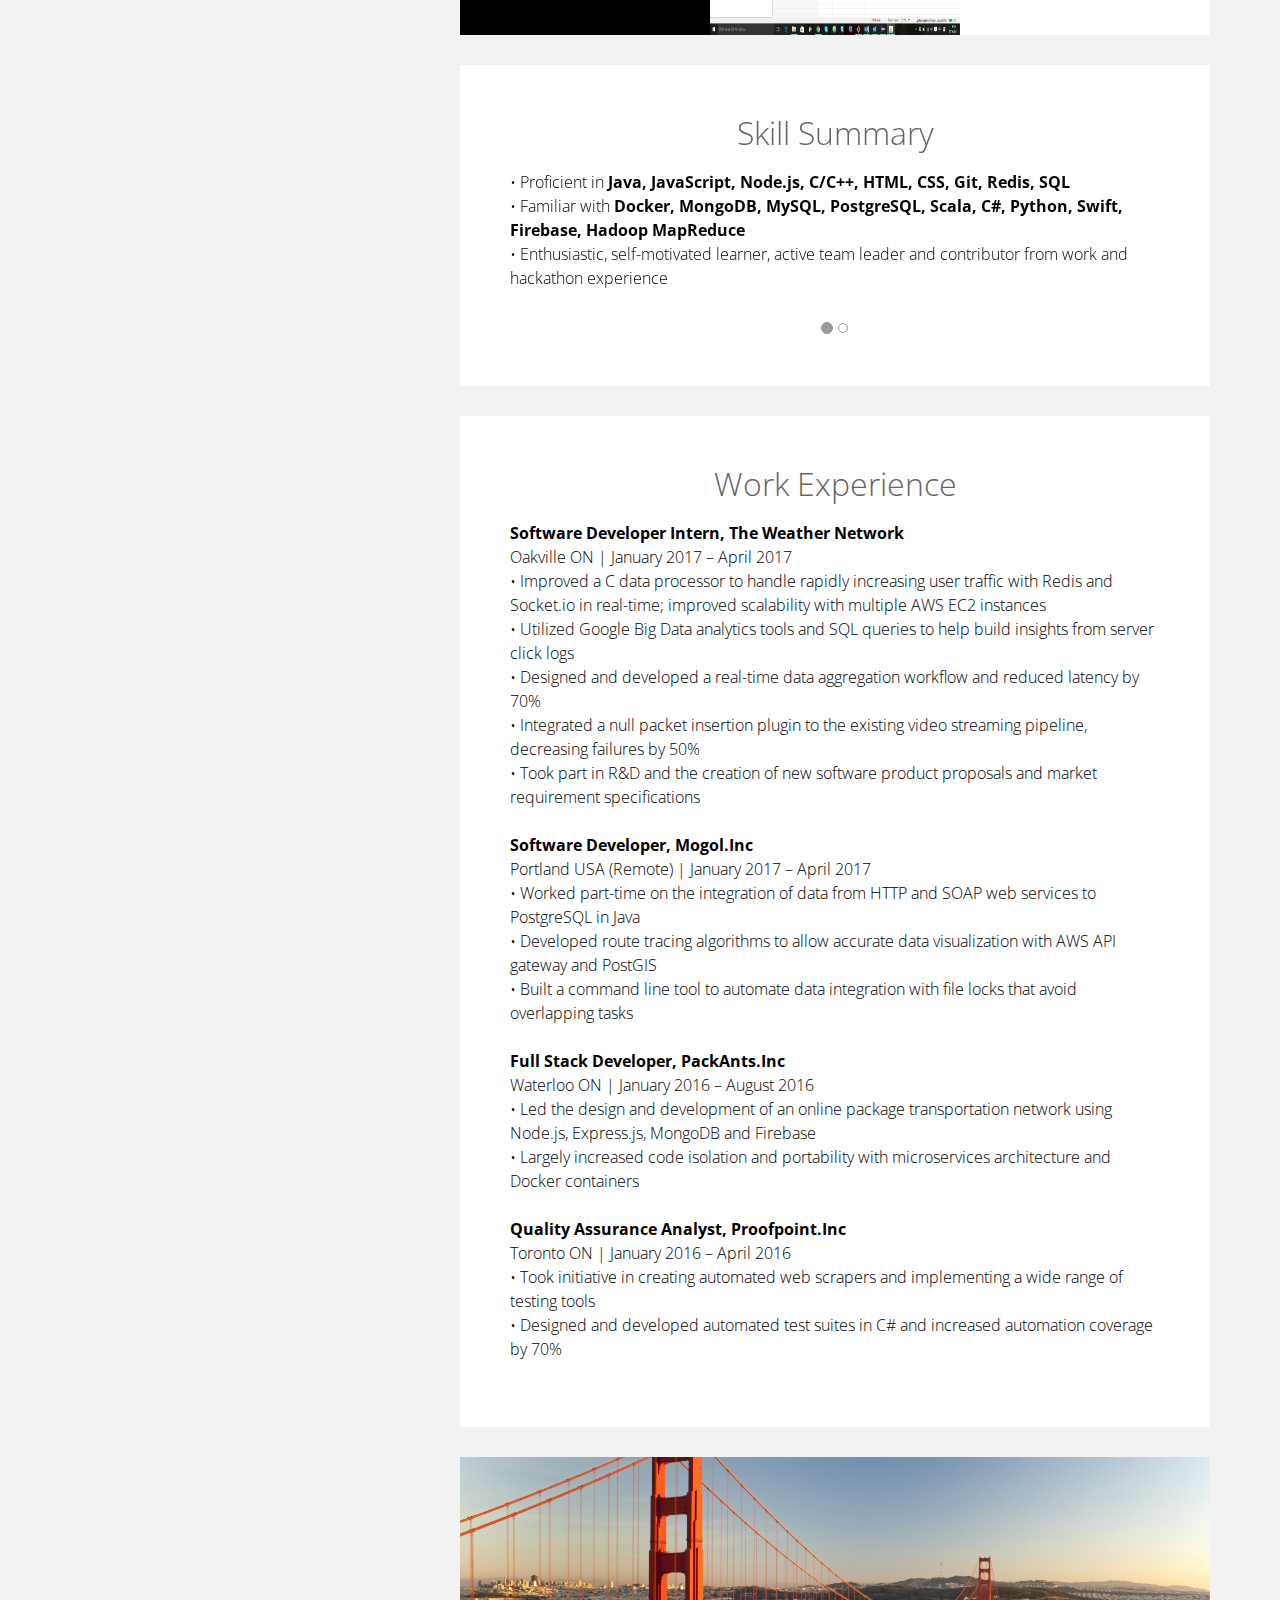
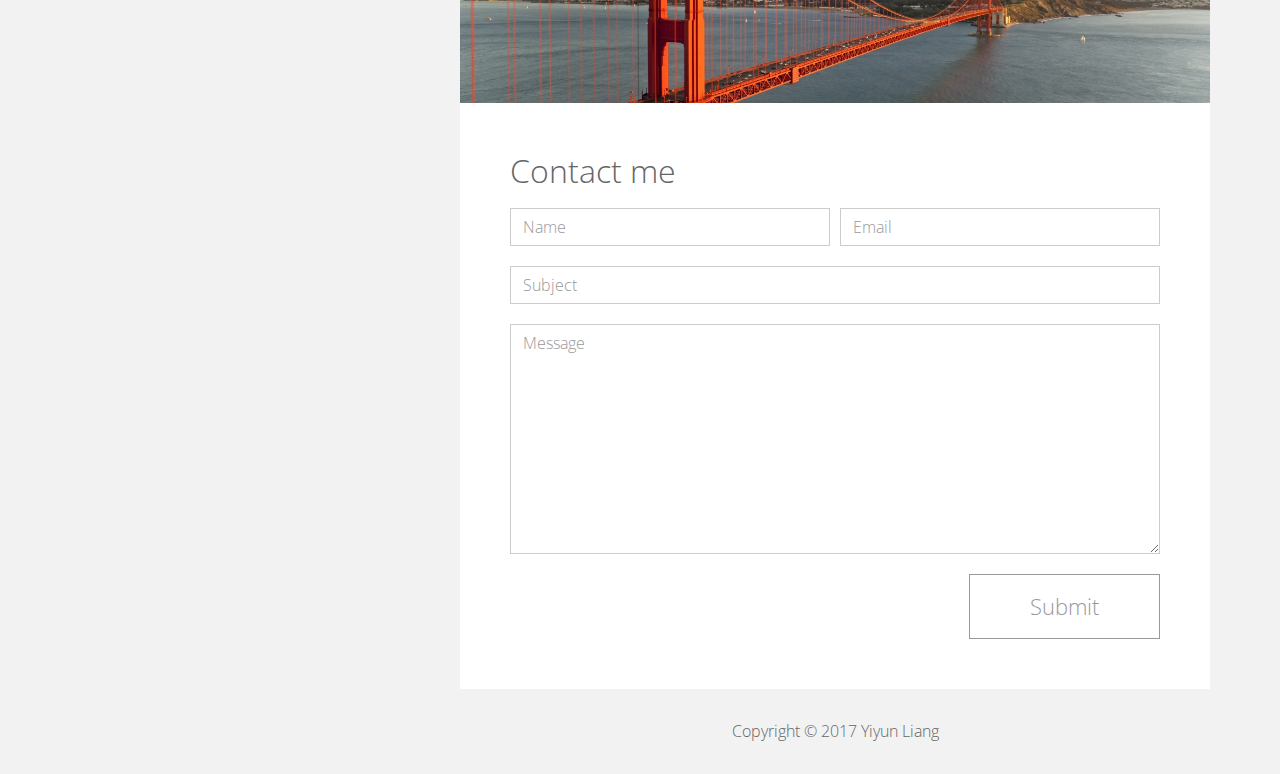
==== commit 65afc6f7: "add golden bridge" ====
--- a/index.html
+++ b/index.html
@@ -173,7 +173,7 @@
                 </section>
 
                 <section class="tm-content-box">
-                    <img src="img/contact.jpg" alt="Contact image" class="img-fluid">
+                    <img src="img/contact.jpeg" alt="Contact image" class="img-fluid">
 
                     <div id="contact" class="pad">
                         <h2 class="tm-section-title">Contact me</h2>
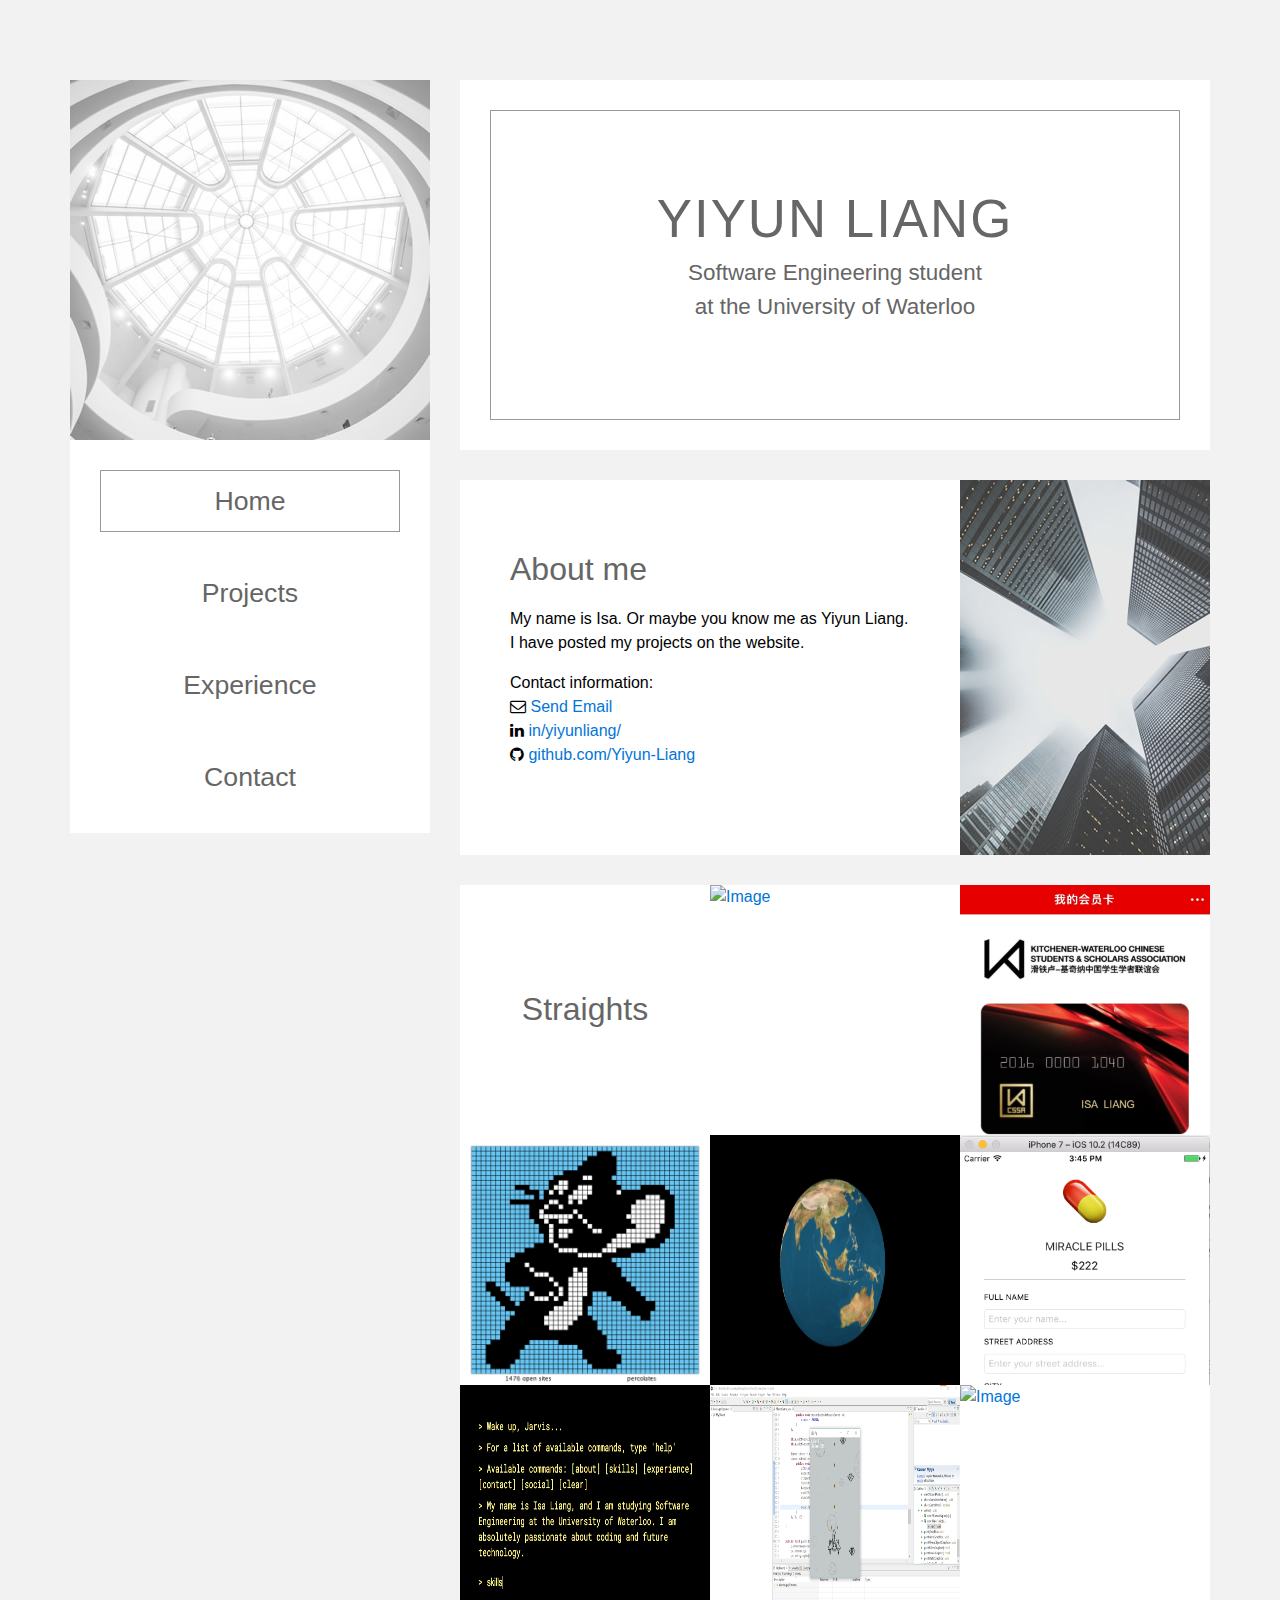
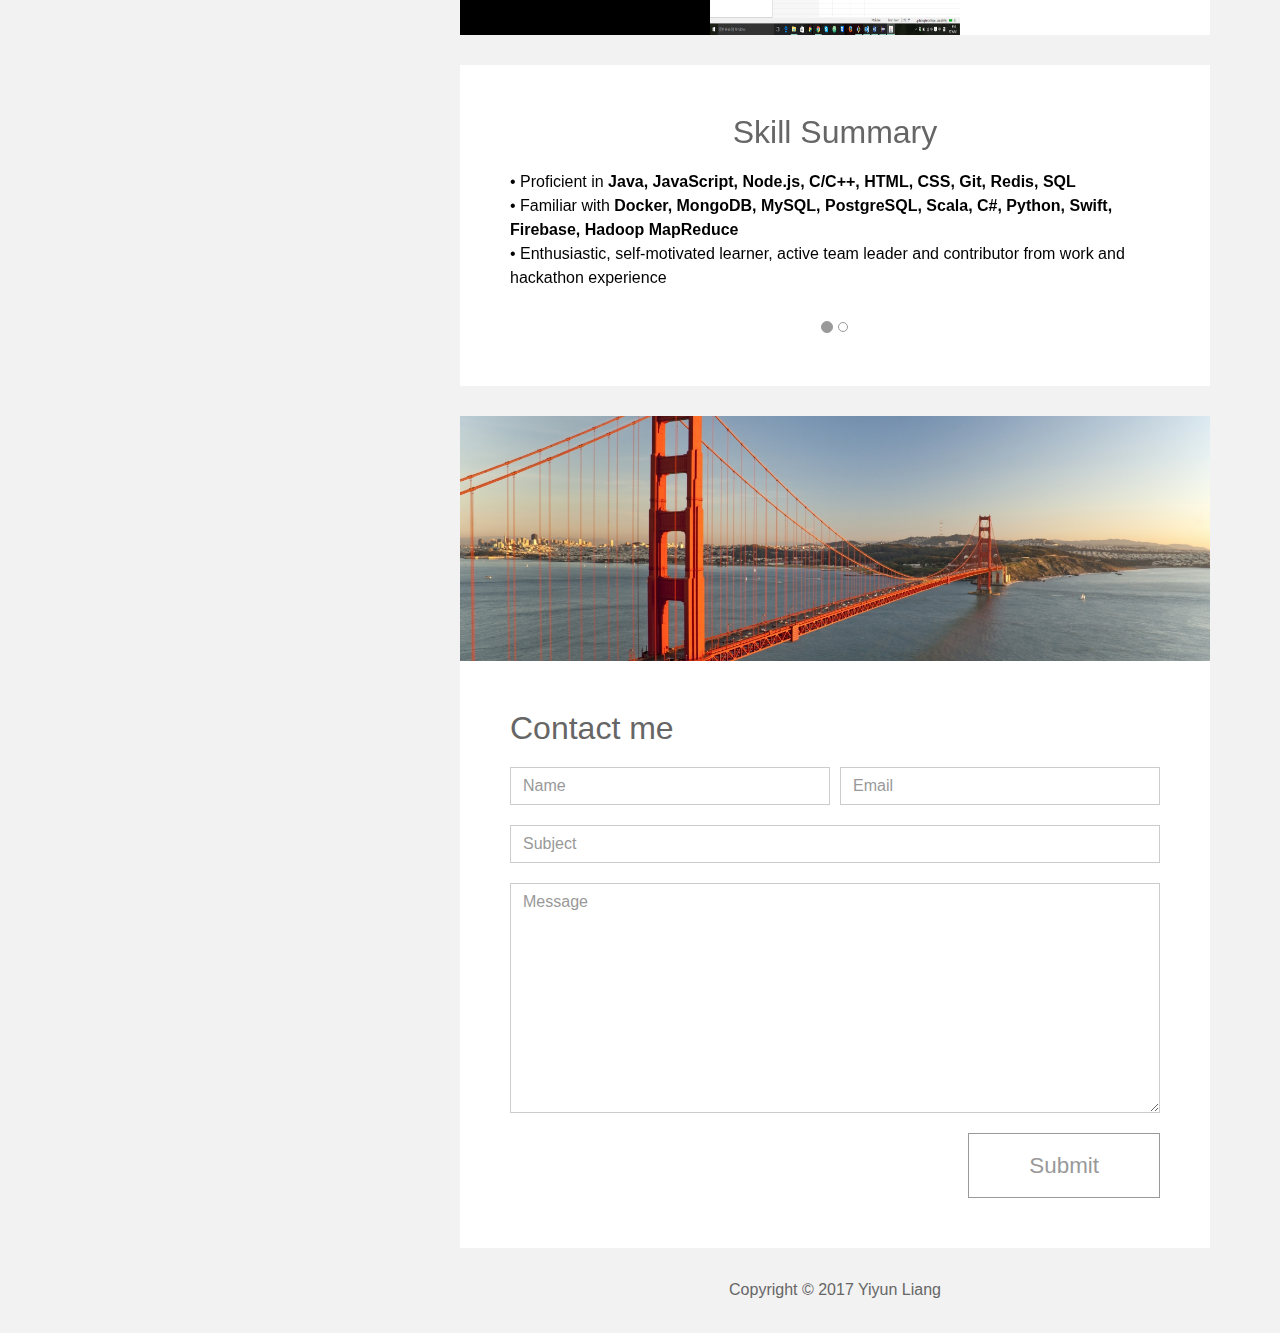
==== commit 2f73d458: "remove work" ====
--- a/index.html
+++ b/index.html
@@ -8,8 +8,8 @@
     <title>Yiyun Liang</title>
     <link rel="icon" href="img/icon-chrome.ico">
 
-    <!-- load stylesheets -->
-    <link rel="stylesheet" href="http://fonts.useso.com/css?family=Open+Sans:300,400">   <!-- Google web font "Open Sans" -->
+    <!-- load stylesheets
+    <link rel="stylesheet" href="http://fonts.useso.com/css?family=Open+Sans:300,400">  --> <!-- Google web font "Open Sans" -->
     <link rel="stylesheet" href="css/bootstrap.min.css">                                      <!-- Bootstrap style -->
     <link rel="stylesheet" href="css/magnific-popup.css">                                     <!-- Magnific pop up style -->
     <link rel="stylesheet" href="css/templatemo-style.css">                                   <!-- Templatemo style -->
@@ -140,36 +140,6 @@
                         </div>
 
                     </div>
-                </section>
-
-                <section class="tm-content-box">
-                  <div id="contact" class="pad">
-                    <h2 class="tm-section-title" align="center">Work Experience</h2>
-                    <p>
-                      <b>Software Developer Intern, The Weather Network</b><br>
-Oakville ON | January 2017 – April 2017<br>
-•	Improved a C data processor to handle rapidly increasing user traffic with Redis and Socket.io in real-time; improved scalability with multiple AWS EC2 instances<br>
-•	Utilized Google Big Data analytics tools and SQL queries to help build insights from server click logs<br>
-•	Designed and developed a real-time data aggregation workflow and reduced latency by 70%<br>
-•	Integrated a null packet insertion plugin to the existing video streaming pipeline, decreasing failures by 50%<br>
-•	Took part in R&D and the creation of new software product proposals and market requirement specifications<br><br>
-<b>Software Developer, Mogol.Inc</b><br>
-Portland USA (Remote) | January 2017 – April 2017<br>
-•	Worked part-time on the integration of data from HTTP and SOAP web services to PostgreSQL in Java<br>
-•	Developed route tracing algorithms to allow accurate data visualization with AWS API gateway and PostGIS<br>
-•	Built a command line tool to automate data integration with file locks that avoid overlapping tasks<br><br>
-<b>Full Stack Developer, PackAnts.Inc</b><br>
-Waterloo ON | January 2016 – August 2016<br>
-•	Led the design and development of an online package transportation network using Node.js,
-Express.js, MongoDB and Firebase<br>
-•	Largely increased code isolation and portability with microservices architecture and Docker containers<br><br>
-<b>Quality Assurance Analyst, Proofpoint.Inc</b><br>
-Toronto ON | January 2016 – April 2016<br>
-•	Took initiative in creating automated web scrapers and implementing a wide range of testing tools<br>
-•	Designed and developed automated test suites in C# and increased automation coverage by 70%
-
-                    </p>
-                  </div>
                 </section>
 
                 <section class="tm-content-box">
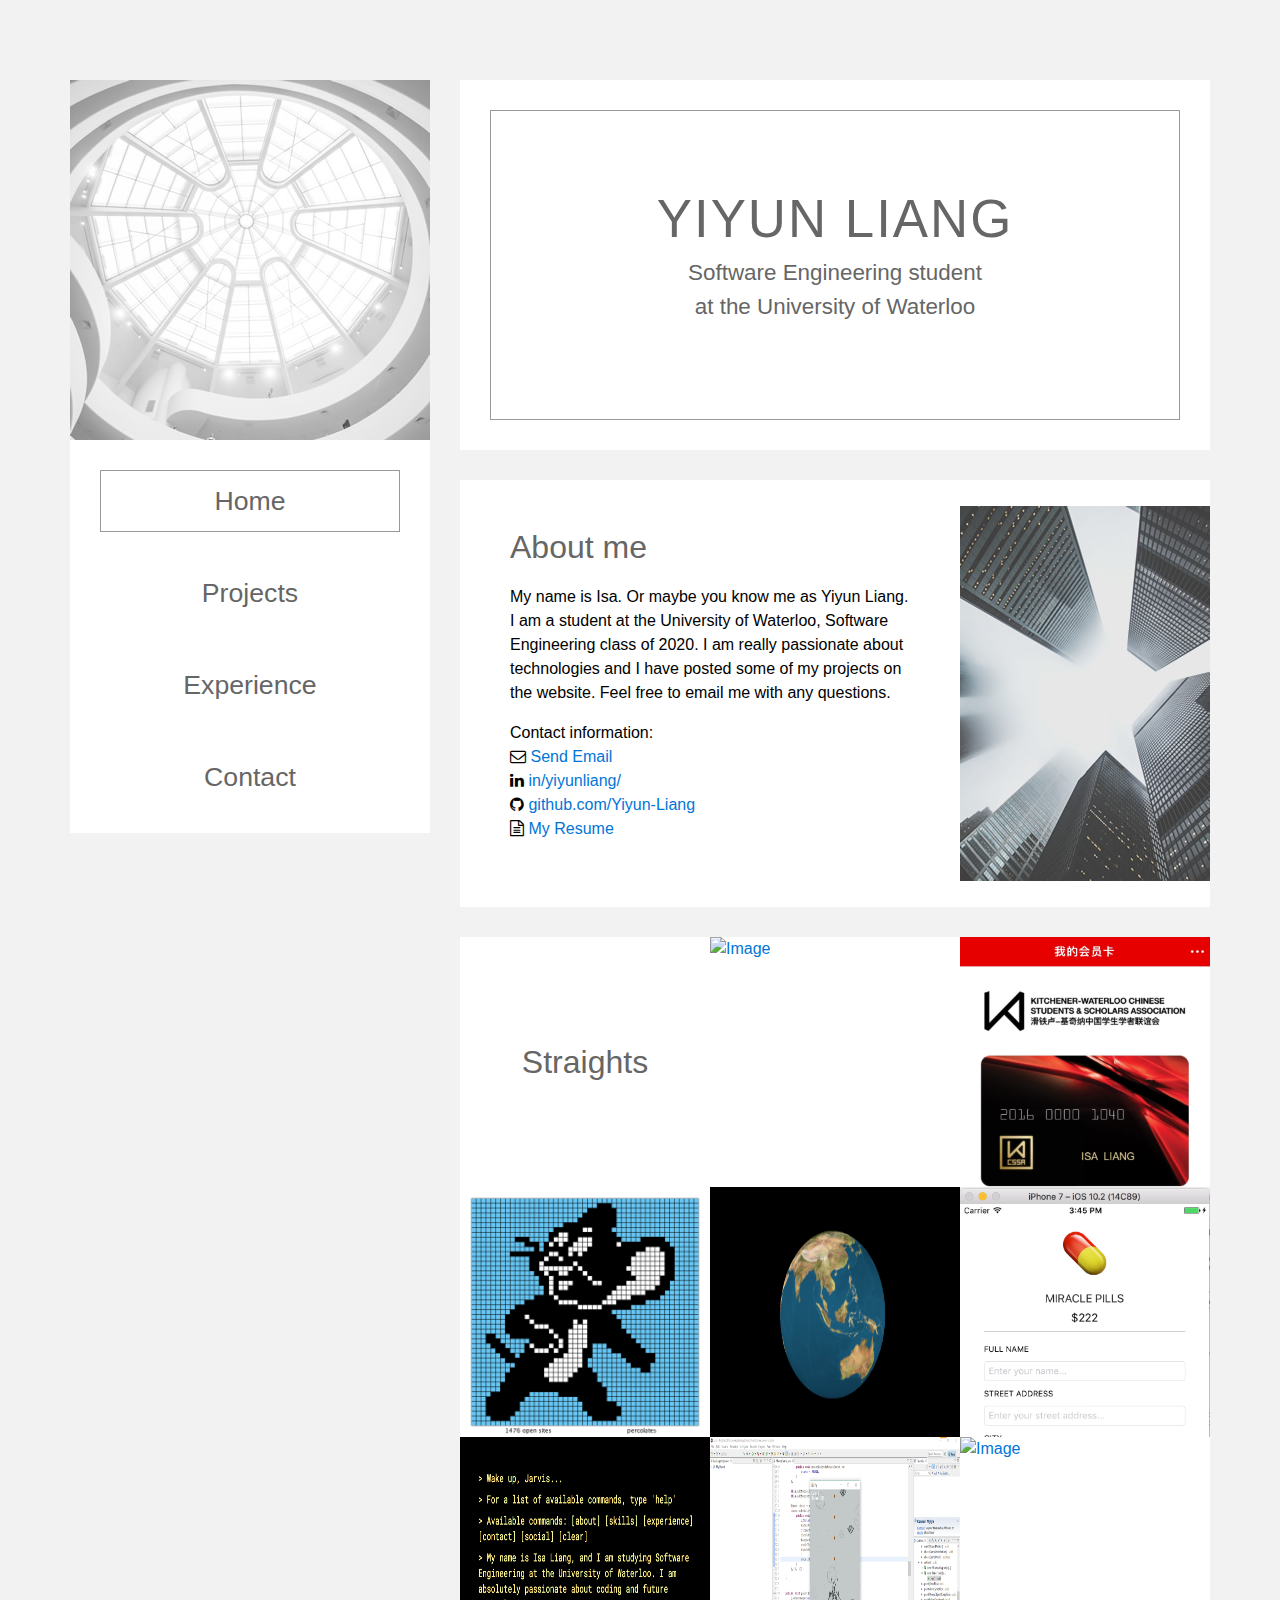
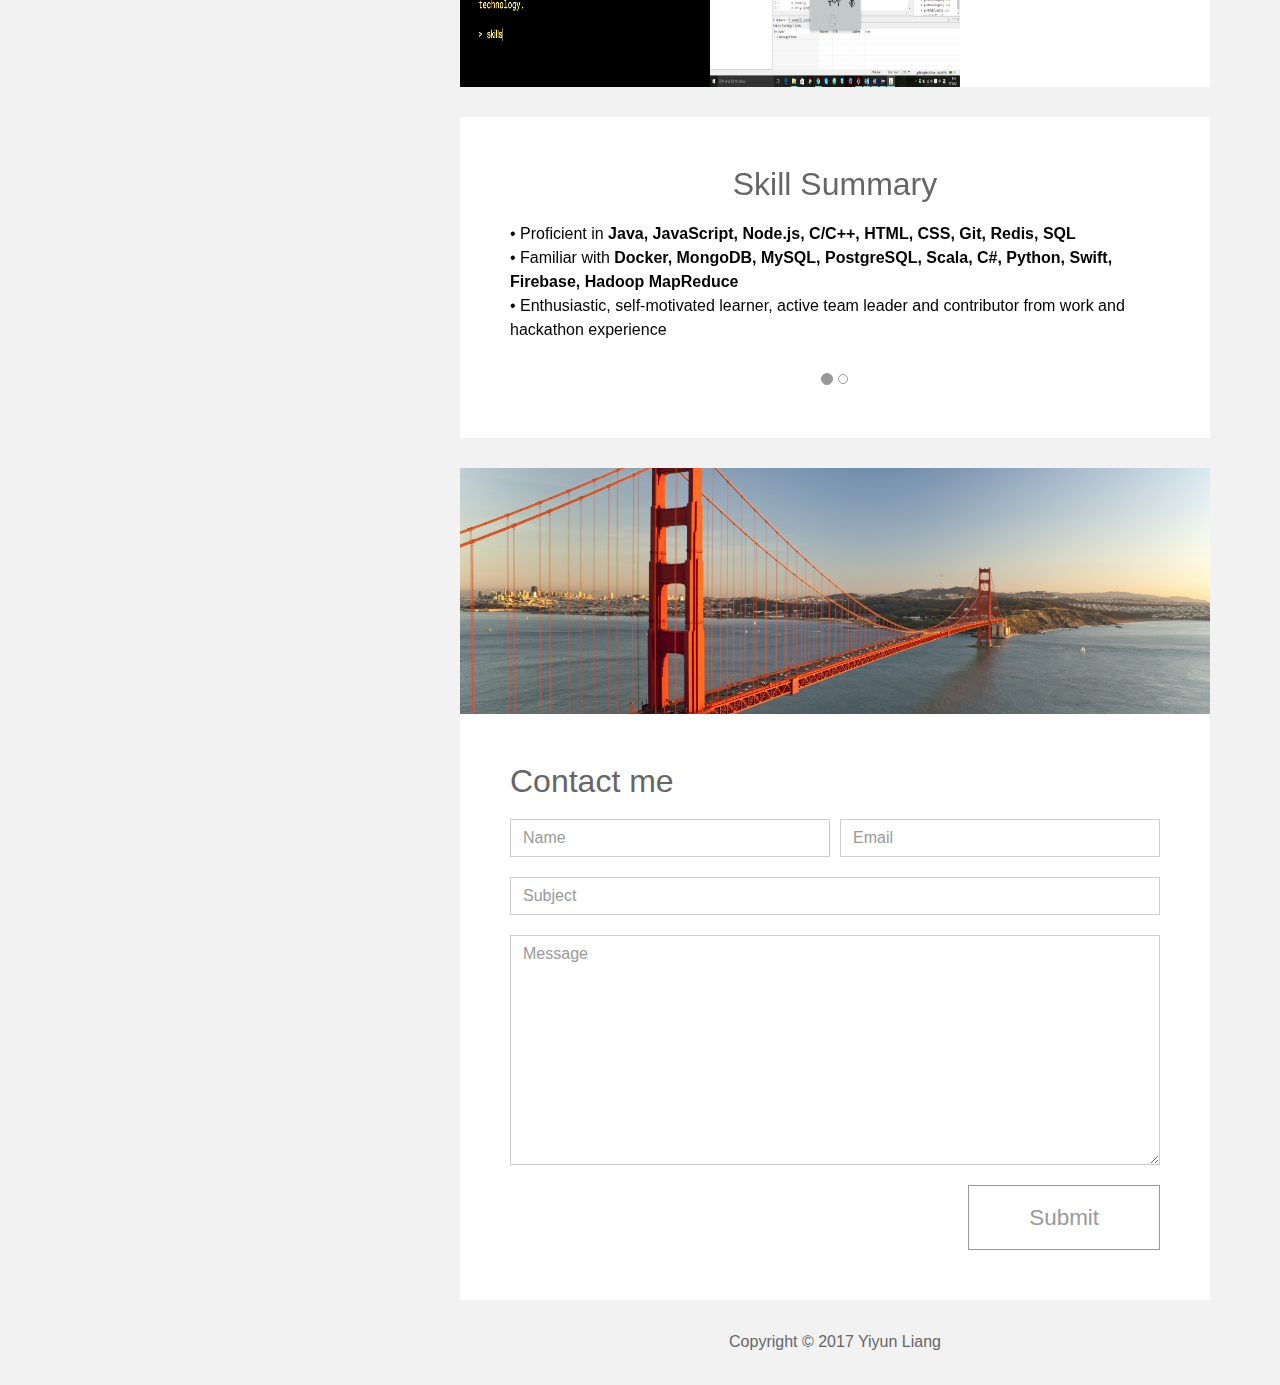
==== commit 97048f7f: "add send form php" ====
--- a/index.html
+++ b/index.html
@@ -46,12 +46,13 @@
 
                         <div class="pad flex-item tm-team-description-container">
                             <h2 class="tm-section-title">About me</h2>
-                            <p class="tm-section-description">My name is Isa. Or maybe you know me as Yiyun Liang. I have posted my projects on the website.</p>
+                            <p class="tm-section-description">My name is Isa. Or maybe you know me as Yiyun Liang. I am a student at the University of Waterloo, Software Engineering class of 2020. I am really passionate about technologies and I have posted some of my projects on the website. Feel free to email me with any questions.</p>
                             <p class="tm-section-description">
                               Contact information:<br>
                               <i class="fa fa-envelope-o" aria-hidden="true"></i> <a href="mailto:y76liang@uwaterloo.ca?Subject=Hello" target="_top">Send Email</a><br>
                               <i class="fa fa-linkedin" aria-hidden="true"></i> <a href="https://www.linkedin.com/in/yiyunliang/">in/yiyunliang/</a><br>
-                              <i class="fa fa-github" aria-hidden="true"></i> <a href="https://github.com/Yiyun-Liang">github.com/Yiyun-Liang</a>
+                              <i class="fa fa-github" aria-hidden="true"></i> <a href="https://github.com/Yiyun-Liang">github.com/Yiyun-Liang</a><br>
+                              <i class="fa fa-file-text-o" aria-hidden="true"></i> <a href="https://github.com/Yiyun-Liang">My Resume</a>
                             </p>
                         </div>
                         <div class="flex-item">
@@ -147,7 +148,7 @@
 
                     <div id="contact" class="pad">
                         <h2 class="tm-section-title">Contact me</h2>
-                        <form action="#contact" method="get" class="contact-form">
+                        <form action="#contact send_email.php" method="pose" class="contact-form" name="email-form">
 
                             <div class="form-group col-xs-12 col-sm-12 col-md-6 col-lg-6 form-group-2-col-left">
                                 <input type="text" id="contact_name" name="contact_name" class="form-control" placeholder="Name"  required/>
@@ -162,7 +163,7 @@
                                 <textarea id="contact_message" name="contact_message" class="form-control" rows="9" placeholder="Message" required></textarea>
                             </div>
 
-                            <button type="submit" class="btn btn-primary submit-btn">Submit</button>
+                            <button type="submit" value="Send Message" class="btn btn-primary submit-btn">Submit</button>
 
                         </form>
                     </div>
@@ -178,6 +179,16 @@
         </div>
 
         <!-- load JS files -->
+        <script src="js/gen_validatorv31.js" type="text/javascript"></script>
+        <script>
+        // Code for validating the form
+        // Visit http://www.javascript-coder.com/html-form/javascript-form-validation.phtml
+        // for details
+        var frmvalidator  = new Validator("email-form");
+        frmvalidator.addValidation("contact_name","req","Please provide your name");
+        frmvalidator.addValidation("contact_email","req","Please provide your email");
+        frmvalidator.addValidation("contact_email","email","Please enter a valid email address");
+        </script>
 
         <script src="js/jquery-1.11.3.min.js"></script>             <!-- jQuery (https://jquery.com/download/) -->
         <script src="js/bootstrap.min.js"></script>                 <!-- Bootstrap (http://v4-alpha.getbootstrap.com/getting-started/download/) -->
